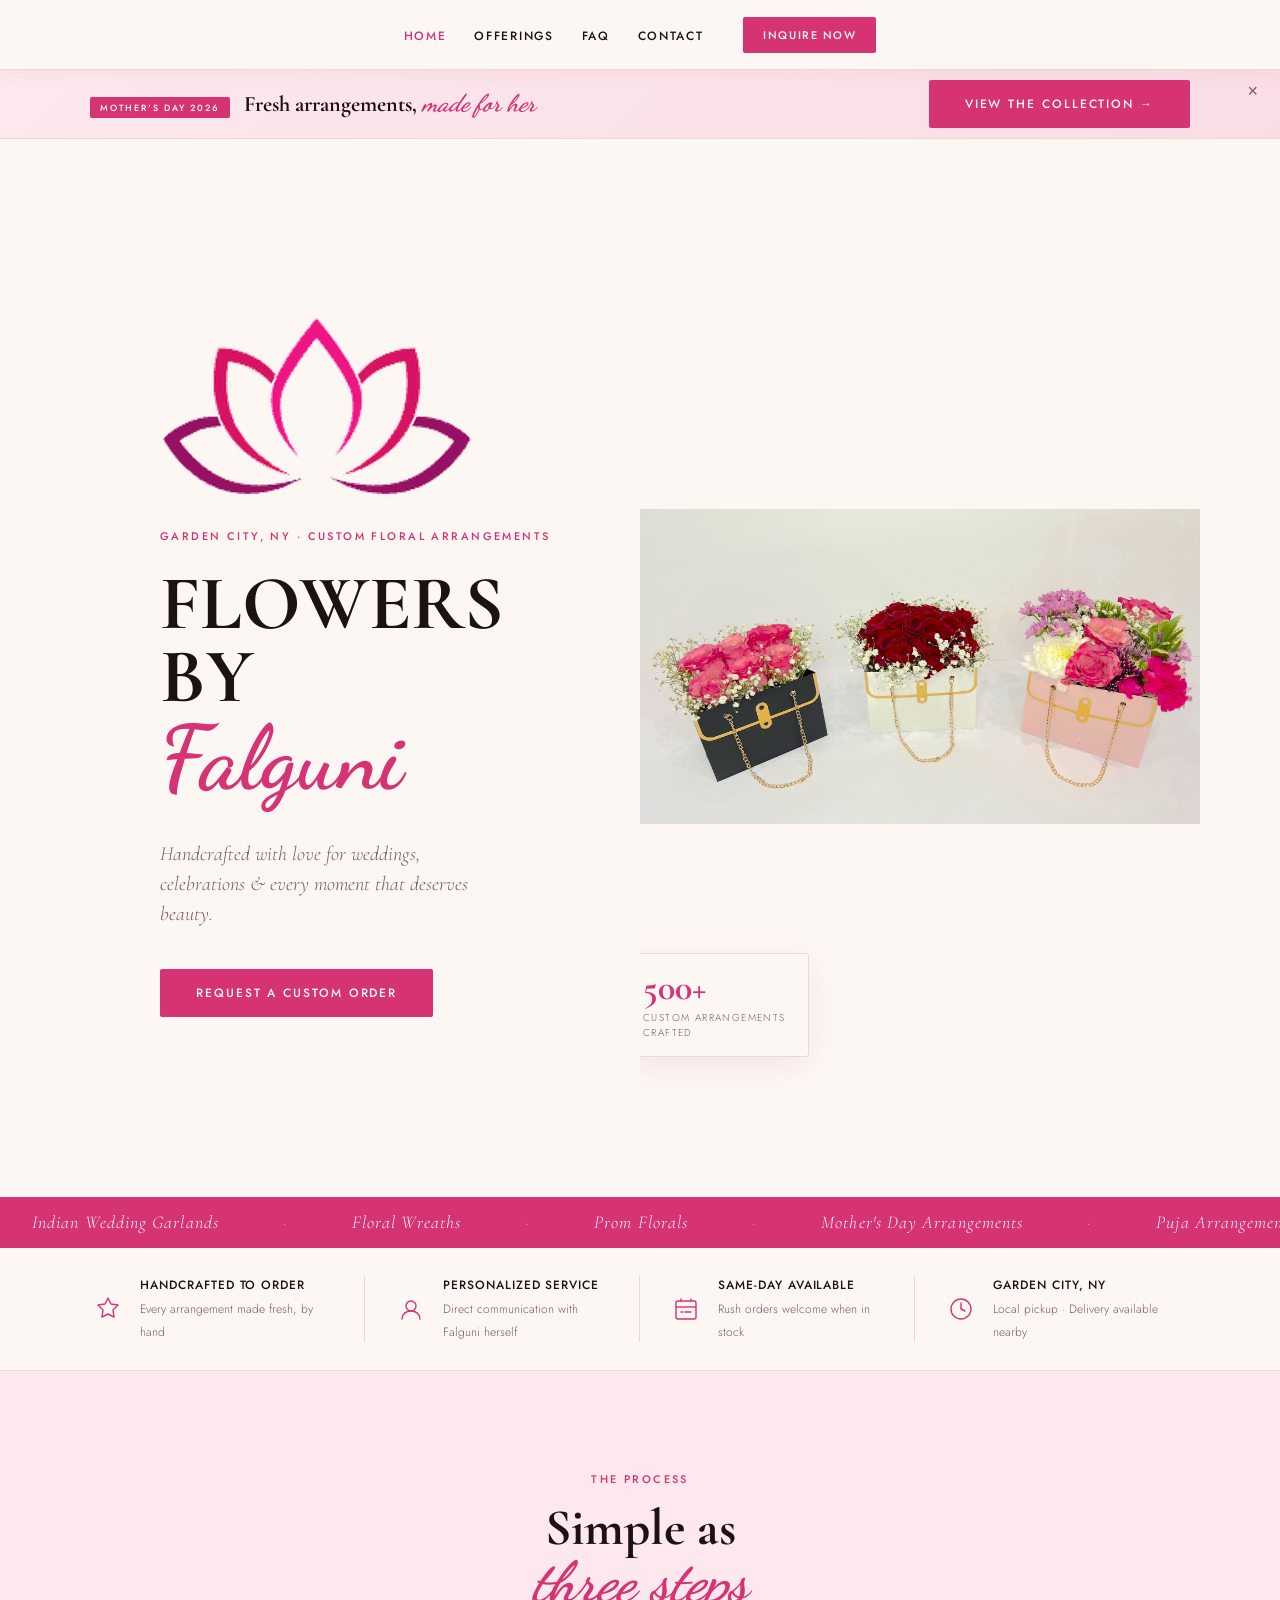
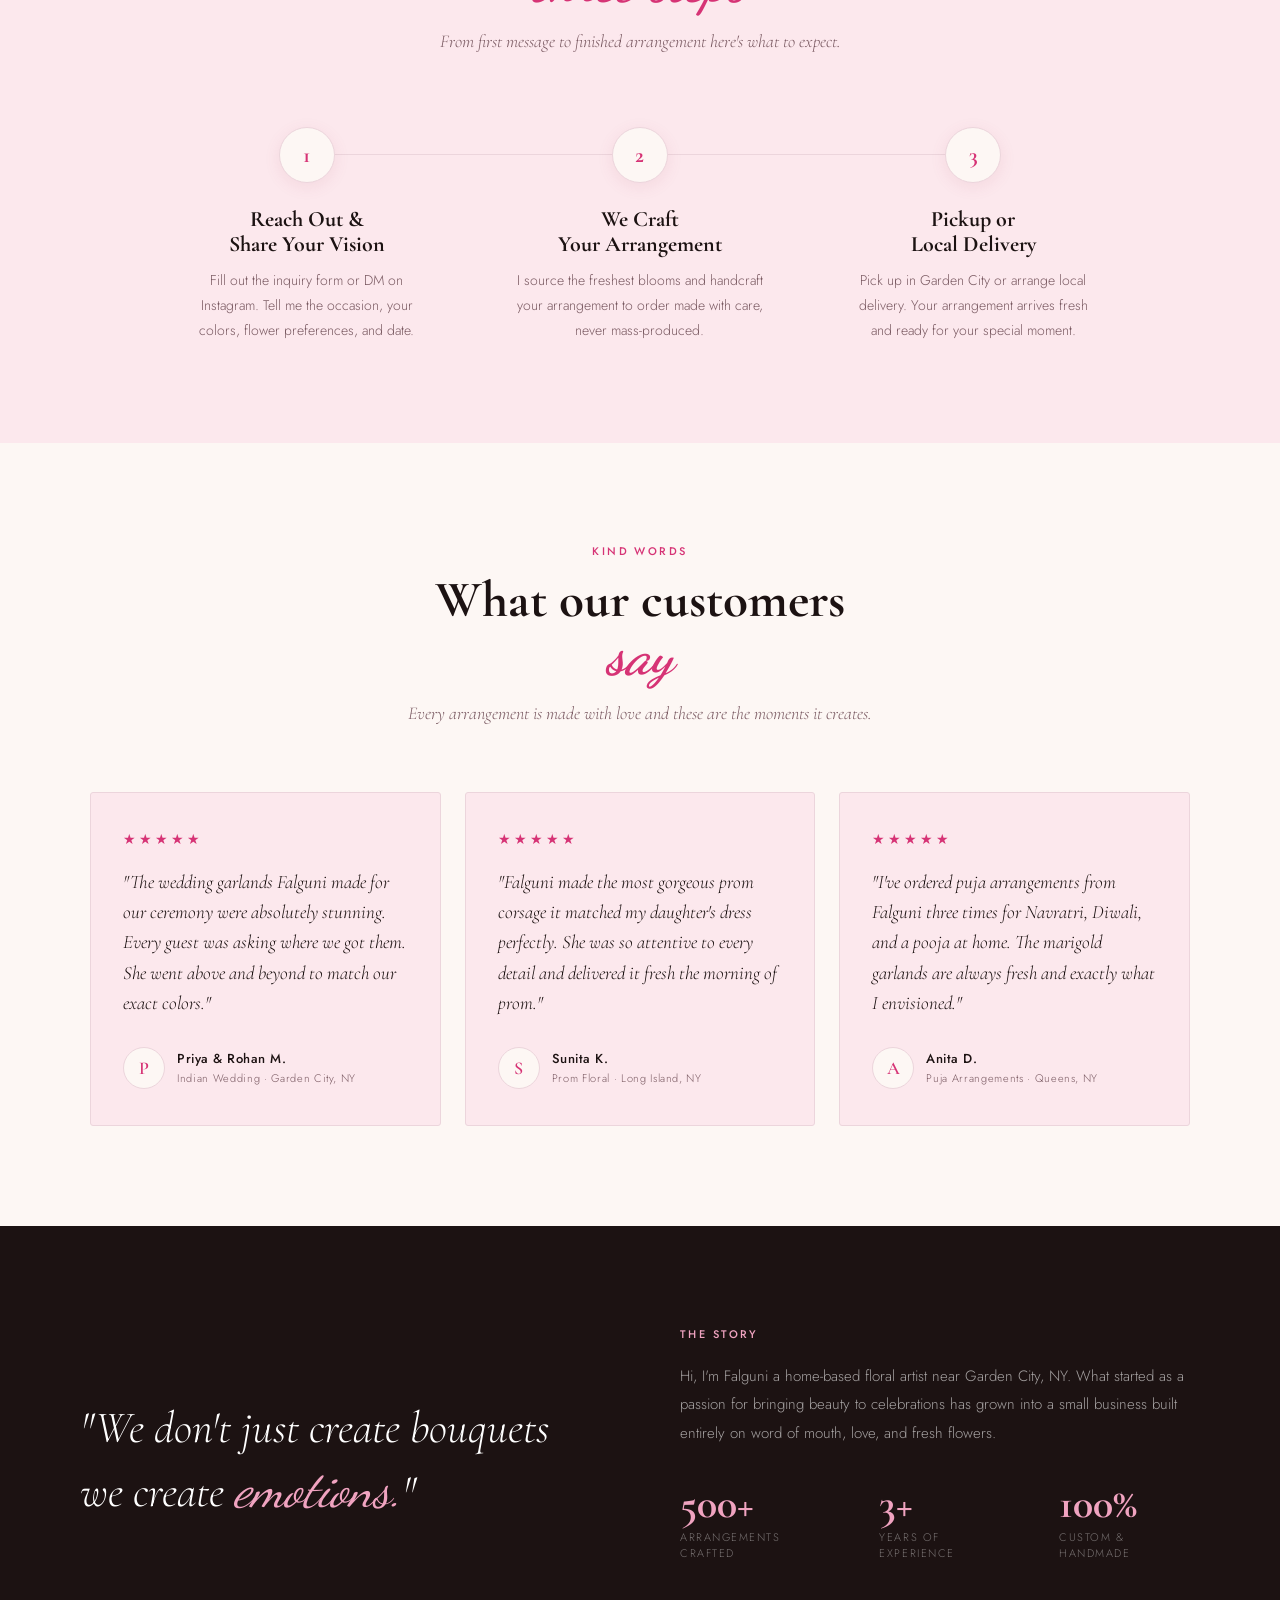
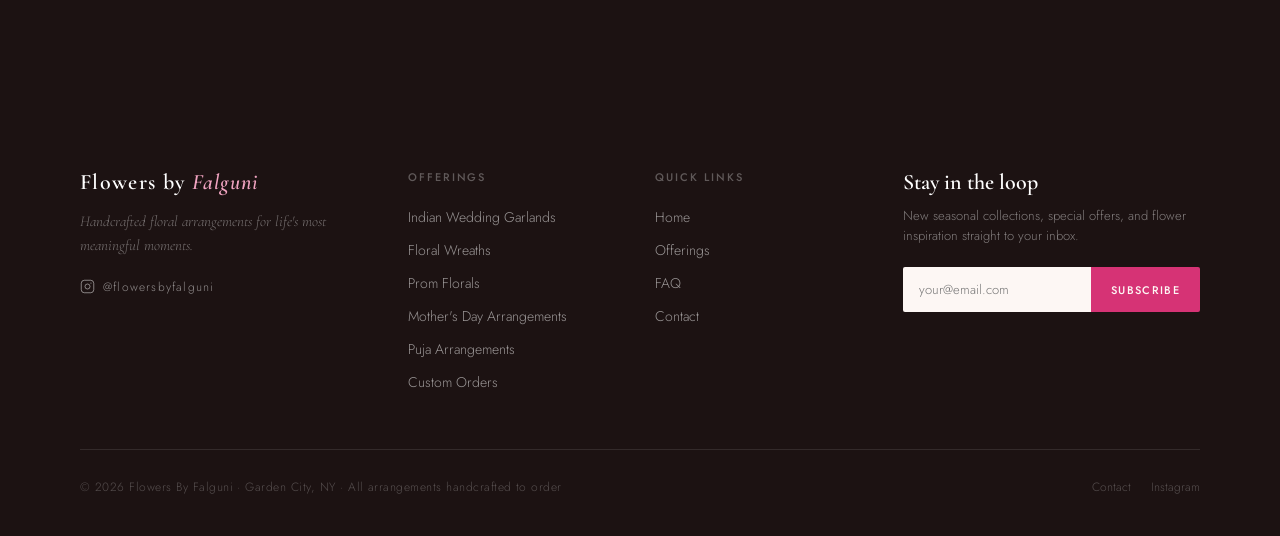
==== index.html @ c9aa7288 "initial commit" ====
<!DOCTYPE html>
<html lang="en">
<head>
<meta charset="UTF-8">
<meta name="viewport" content="width=device-width, initial-scale=1.0">
<title>Flowers By Falguni Custom Floral Arrangements · Garden City, NY</title>
<meta name="description" content="Handcrafted custom floral arrangements for weddings, prom, puja, and every occasion. Based in Garden City, NY.">
<link rel="preconnect" href="https://fonts.googleapis.com">
<link rel="preconnect" href="https://fonts.gstatic.com" crossorigin>
<link href="https://fonts.googleapis.com/css2?family=Cormorant+Garamond:ital,wght@0,300;0,400;0,600;0,700;1,300;1,400;1,600&family=Dancing+Script:wght@600;700&family=Jost:wght@300;400;500&display=swap" rel="stylesheet">
<link rel="stylesheet" href="css/style.css">
<style>
  /* ── HERO ── */
  #hero {
    min-height: 100vh;
    display: grid; grid-template-columns: 1fr 1fr;
    margin-top: 70px;
  }
  .hero-left {
    display: flex; flex-direction: column; justify-content: center;
    padding: 80px 60px 80px 80px;
  }
  .hero-eyebrow {
    font-family: 'Jost', sans-serif; font-size: 11px; font-weight: 500;
    letter-spacing: 0.22em; text-transform: uppercase; color: var(--pink);
    margin-bottom: 24px;
  }
  .hero-title {
    font-family: 'Cormorant Garamond', serif;
    font-size: clamp(52px, 6vw, 84px); font-weight: 700; line-height: 0.95;
    color: var(--dark); margin-bottom: 8px;
  }
  .hero-title-script {
    font-family: 'Dancing Script', cursive;
    font-size: clamp(60px, 7vw, 96px); font-weight: 700; line-height: 1;
    color: var(--pink); display: block;
  }
  .hero-tagline {
    font-family: 'Cormorant Garamond', serif;
    font-size: 20px; font-weight: 300; font-style: italic;
    color: var(--mid); margin: 28px 0 40px; line-height: 1.5; max-width: 340px;
  }
  .hero-actions { display: flex; align-items: center; gap: 28px; }
  .hero-logo { width: 320px; height: auto; margin-bottom: 28px; display: block; }
  .hero-right { position: relative; background: var(--blush); overflow: hidden; }
  .hero-img {
    width: 100%; height: 100%; min-height: 500px;
    object-fit: contain; object-position: center; display: block;
    background: var(--cream);
  }
  .hero-badge {
    position: absolute; bottom: 40px; left: -20px;
    background: var(--cream); border: 1px solid var(--border);
    padding: 16px 22px; border-radius: 3px;
    box-shadow: 0 8px 32px rgba(180,80,110,0.1);
  }
  .hero-badge-num {
    font-family: 'Cormorant Garamond', serif;
    font-size: 36px; font-weight: 700; color: var(--pink); line-height: 1;
  }
  .hero-badge-text {
    font-family: 'Jost', sans-serif; font-size: 10px;
    letter-spacing: 0.14em; text-transform: uppercase; color: var(--mid); margin-top: 4px;
  }

  /* ── OCCASIONS ── */
  #occasions { background: var(--cream); }
  .occasions-header {
    display: flex; justify-content: space-between; align-items: flex-end;
    margin-bottom: 48px;
  }
  .occasions-grid {
    display: grid; grid-template-columns: repeat(3, 1fr); gap: 16px;
  }
  .occasion-card {
    position: relative; overflow: hidden; border-radius: 3px;
    text-decoration: none; display: block;
    aspect-ratio: 4/3;
  }
  .occasion-card:hover .occasion-bg { transform: scale(1.04); }
  .occasion-card:hover .occasion-overlay { opacity: 0.85; }
  .occasion-bg {
    width: 100%; height: 100%;
    background: repeating-linear-gradient(-45deg, var(--blush) 0px, var(--blush) 14px, var(--blush2) 14px, var(--blush2) 16px);
    display: flex; align-items: center; justify-content: center;
    transition: transform 0.5s ease;
    font-family: 'Jost', sans-serif; font-size: 10px; letter-spacing: 0.12em;
    text-transform: uppercase; color: var(--pink-light);
  }
  .occasion-overlay {
    position: absolute; inset: 0;
    background: linear-gradient(to top, rgba(28,18,18,0.72) 0%, rgba(28,18,18,0.1) 60%);
    opacity: 0.75; transition: opacity 0.4s;
  }
  .occasion-info {
    position: absolute; bottom: 0; left: 0; right: 0; padding: 28px 24px;
  }
  .occasion-label {
    font-family: 'Jost', sans-serif; font-size: 10px; font-weight: 500;
    letter-spacing: 0.18em; text-transform: uppercase; color: var(--pink-light);
    margin-bottom: 6px; display: block;
  }
  .occasion-name {
    font-family: 'Cormorant Garamond', serif;
    font-size: 26px; font-weight: 700; color: #fff; line-height: 1.05;
  }
  .occasion-cta {
    font-family: 'Jost', sans-serif; font-size: 11px; font-weight: 500;
    letter-spacing: 0.12em; text-transform: uppercase; color: rgba(255,255,255,0.6);
    margin-top: 8px; display: block; transition: color 0.2s;
  }
  .occasion-card:hover .occasion-cta { color: #fff; }

  @media (max-width: 900px) {
    #hero { grid-template-columns: 1fr; min-height: auto; }
    .hero-left { padding: 60px 24px 40px; }
    .hero-right { min-height: 360px; }
    .hero-badge { bottom: 20px; left: 20px; }
    .seasonal-banner { padding: 10px 24px; }
    .seasonal-inner { flex-direction: column; gap: 10px; text-align: center; }
    .seasonal-actions { justify-content: center; }
    .occasions-header { flex-direction: column; align-items: flex-start; gap: 16px; }
    .occasions-grid { grid-template-columns: 1fr 1fr; }
  }
  @media (max-width: 560px) {
    .occasions-grid { grid-template-columns: 1fr; }
  }
</style>
</head>
<body>

<!-- MOTHER'S DAY BANNER -->
<div class="seasonal-banner" id="mdBanner">
  <div class="seasonal-inner">
    <div>
      <span class="seasonal-badge">Mother's Day 2026</span><span class="seasonal-title">Fresh arrangements, <em>made for her</em></span>
    </div>
    <div class="seasonal-actions">
      <a href="mothers-day.html" class="btn-primary">View the Collection →</a>
    </div>
  </div>
  <button class="banner-close" id="bannerClose" aria-label="Dismiss">×</button>
</div>
<script>if(localStorage.getItem('mdBannerDismissed')==='1'){document.getElementById('mdBanner').style.display='none';}</script>

<nav id="navbar">
  <ul class="nav-links">
    <li><a href="index.html"    aria-current="page">Home</a></li>
    <li><a href="services.html">Offerings</a></li>
    <li><a href="faq.html">FAQ</a></li>
    <li><a href="contact.html">Contact</a></li>
  </ul>
  <a href="contact.html" class="nav-cta">Inquire Now</a>
  <button class="hamburger" id="hamburger" aria-label="Menu">
    <span></span><span></span><span></span>
  </button>
</nav>

<div class="mobile-menu" id="mobileMenu">
  <a href="index.html"    class="mobile-link">Home</a>
  <a href="services.html" class="mobile-link">Offerings</a>
  <a href="faq.html"      class="mobile-link">FAQ</a>
  <a href="contact.html"  class="mobile-link">Contact</a>
</div>

<!-- HERO -->
<section id="hero">
  <div class="hero-left">
    <img src="logo.png" alt="Flowers By Falguni" class="hero-logo reveal">
    <div class="hero-eyebrow reveal">Garden City, NY · Custom Floral Arrangements</div>
    <h1 class="hero-title reveal" style="transition-delay:0.1s">
      FLOWERS<br>BY
      <span class="hero-title-script">Falguni</span>
    </h1>
    <p class="hero-tagline reveal" style="transition-delay:0.2s">
      Handcrafted with love for weddings, celebrations &amp; every moment that deserves beauty.
    </p>
    <div class="hero-actions reveal" style="transition-delay:0.3s">
      <a href="contact.html" class="btn-primary">Request a Custom Order</a>
    </div>
  </div>
  <div class="hero-right">
    <img src="3bags.JPEG" alt="Floral arrangements by Falguni" class="hero-img">
    <div class="hero-badge reveal" style="transition-delay:0.5s">
      <div class="hero-badge-num">500+</div>
      <div class="hero-badge-text">Custom arrangements<br>crafted</div>
    </div>
  </div>
</section>

<!-- MARQUEE -->
<div class="marquee-bar">
  <div class="marquee-track">
    <span class="marquee-item">Indian Wedding Garlands</span>
    <span class="marquee-item marquee-dot">·</span>
    <span class="marquee-item">Floral Wreaths</span>
    <span class="marquee-item marquee-dot">·</span>
    <span class="marquee-item">Prom Florals</span>
    <span class="marquee-item marquee-dot">·</span>
    <span class="marquee-item">Mother's Day Arrangements</span>
    <span class="marquee-item marquee-dot">·</span>
    <span class="marquee-item">Puja Arrangements</span>
    <span class="marquee-item marquee-dot">·</span>
    <span class="marquee-item">Custom Designs</span>
    <span class="marquee-item marquee-dot">·</span>
    <span class="marquee-item">Indian Wedding Garlands</span>
    <span class="marquee-item marquee-dot">·</span>
    <span class="marquee-item">Floral Wreaths</span>
    <span class="marquee-item marquee-dot">·</span>
    <span class="marquee-item">Prom Florals</span>
    <span class="marquee-item marquee-dot">·</span>
    <span class="marquee-item">Mother's Day Arrangements</span>
    <span class="marquee-item marquee-dot">·</span>
    <span class="marquee-item">Puja Arrangements</span>
    <span class="marquee-item marquee-dot">·</span>
    <span class="marquee-item">Custom Designs</span>
    <span class="marquee-item marquee-dot">·</span>
  </div>
</div>

<!-- TRUST BAR -->
<div class="trust-bar">
  <div class="trust-grid">
    <div class="trust-item">
      <div class="trust-icon">
        <svg width="28" height="28" viewBox="0 0 28 28" fill="none">
          <path d="M14 3L17 9L24 10L19 15L20 22L14 19L8 22L9 15L4 10L11 9Z" stroke="#d63375" stroke-width="1.4" fill="none" stroke-linejoin="round"/>
        </svg>
      </div>
      <div>
        <span class="trust-title">Handcrafted to Order</span>
        <span class="trust-desc">Every arrangement made fresh, by hand</span>
      </div>
    </div>
    <div class="trust-item">
      <div class="trust-icon">
        <svg width="28" height="28" viewBox="0 0 28 28" fill="none">
          <circle cx="14" cy="11" r="5" stroke="#d63375" stroke-width="1.4" fill="none"/>
          <path d="M5 24c0-5 4-8 9-8s9 3 9 8" stroke="#d63375" stroke-width="1.4" fill="none" stroke-linecap="round"/>
        </svg>
      </div>
      <div>
        <span class="trust-title">Personalized Service</span>
        <span class="trust-desc">Direct communication with Falguni herself</span>
      </div>
    </div>
    <div class="trust-item">
      <div class="trust-icon">
        <svg width="28" height="28" viewBox="0 0 28 28" fill="none">
          <rect x="4" y="6" width="20" height="18" rx="2" stroke="#d63375" stroke-width="1.4" fill="none"/>
          <path d="M9 6V4M19 6V4" stroke="#d63375" stroke-width="1.4" stroke-linecap="round"/>
          <path d="M4 12h20" stroke="#d63375" stroke-width="1.4"/>
          <path d="M9 17h2M13 17h6" stroke="#d63375" stroke-width="1.4" stroke-linecap="round"/>
        </svg>
      </div>
      <div>
        <span class="trust-title">Same-Day Available</span>
        <span class="trust-desc">Rush orders welcome when in stock</span>
      </div>
    </div>
    <div class="trust-item">
      <div class="trust-icon">
        <svg width="28" height="28" viewBox="0 0 28 28" fill="none">
          <circle cx="14" cy="14" r="10" stroke="#d63375" stroke-width="1.4" fill="none"/>
          <path d="M14 8v6l4 2" stroke="#d63375" stroke-width="1.4" stroke-linecap="round"/>
        </svg>
      </div>
      <div>
        <span class="trust-title">Garden City, NY</span>
        <span class="trust-desc">Local pickup · Delivery available nearby</span>
      </div>
    </div>
  </div>
</div>

<!-- HOW IT WORKS -->
<section id="how-it-works">
  <div class="how-header reveal">
    <div class="section-label">The Process</div>
    <h2 class="section-title">Simple as<br><em>three steps</em></h2>
    <p class="section-sub">From first message to finished arrangement here's what to expect.</p>
  </div>
  <div class="how-grid">
    <div class="how-step reveal" style="transition-delay:0.05s">
      <div class="how-step-num">1</div>
      <div class="how-step-title">Reach Out &amp;<br>Share Your Vision</div>
      <p class="how-step-desc">Fill out the inquiry form or DM on Instagram. Tell me the occasion, your colors, flower preferences, and date.</p>
    </div>
    <div class="how-step reveal" style="transition-delay:0.15s">
      <div class="how-step-num">2</div>
      <div class="how-step-title">We Craft<br>Your Arrangement</div>
      <p class="how-step-desc">I source the freshest blooms and handcraft your arrangement to order made with care, never mass-produced.</p>
    </div>
    <div class="how-step reveal" style="transition-delay:0.25s">
      <div class="how-step-num">3</div>
      <div class="how-step-title">Pickup or<br>Local Delivery</div>
      <p class="how-step-desc">Pick up in Garden City or arrange local delivery. Your arrangement arrives fresh and ready for your special moment.</p>
    </div>
  </div>
</section>

<!-- TESTIMONIALS -->
<section id="testimonials">
  <div class="testimonials-header reveal">
    <div class="section-label">Kind Words</div>
    <h2 class="section-title">What our customers<br><em>say</em></h2>
    <p class="section-sub">Every arrangement is made with love and these are the moments it creates.</p>
  </div>
  <div class="testimonials-grid">
    <div class="testimonial-card reveal" style="transition-delay:0.05s">
      <div class="stars"><span class="star">★</span><span class="star">★</span><span class="star">★</span><span class="star">★</span><span class="star">★</span></div>
      <p class="testimonial-text">"The wedding garlands Falguni made for our ceremony were absolutely stunning. Every guest was asking where we got them. She went above and beyond to match our exact colors."</p>
      <div class="testimonial-author">
        <div class="testimonial-avatar">P</div>
        <div>
          <div class="testimonial-name">Priya &amp; Rohan M.</div>
          <div class="testimonial-occasion">Indian Wedding · Garden City, NY</div>
        </div>
      </div>
    </div>
    <div class="testimonial-card reveal" style="transition-delay:0.15s">
      <div class="stars"><span class="star">★</span><span class="star">★</span><span class="star">★</span><span class="star">★</span><span class="star">★</span></div>
      <p class="testimonial-text">"Falguni made the most gorgeous prom corsage it matched my daughter's dress perfectly. She was so attentive to every detail and delivered it fresh the morning of prom."</p>
      <div class="testimonial-author">
        <div class="testimonial-avatar">S</div>
        <div>
          <div class="testimonial-name">Sunita K.</div>
          <div class="testimonial-occasion">Prom Floral · Long Island, NY</div>
        </div>
      </div>
    </div>
    <div class="testimonial-card reveal" style="transition-delay:0.25s">
      <div class="stars"><span class="star">★</span><span class="star">★</span><span class="star">★</span><span class="star">★</span><span class="star">★</span></div>
      <p class="testimonial-text">"I've ordered puja arrangements from Falguni three times for Navratri, Diwali, and a pooja at home. The marigold garlands are always fresh and exactly what I envisioned."</p>
      <div class="testimonial-author">
        <div class="testimonial-avatar">A</div>
        <div>
          <div class="testimonial-name">Anita D.</div>
          <div class="testimonial-occasion">Puja Arrangements · Queens, NY</div>
        </div>
      </div>
    </div>
  </div>
</section>

<!-- ABOUT TEASER -->
<section id="about-teaser">
  <div class="about-teaser-quote reveal">
    "We don't just create bouquets <br>we create <em>emotions.</em>"
  </div>
  <div class="about-teaser-content">
    <div class="section-label reveal">The Story</div>
    <p class="about-teaser-body reveal" style="transition-delay:0.1s">
      Hi, I'm Falguni a home-based floral artist near Garden City, NY. What started as a passion for bringing beauty to celebrations has grown into a small business built entirely on word of mouth, love, and fresh flowers.
    </p>
    <div class="about-teaser-stats reveal" style="transition-delay:0.15s">
      <div>
        <div class="about-stat-num">500+</div>
        <div class="about-stat-label">Arrangements crafted</div>
      </div>
      <div>
        <div class="about-stat-num">3+</div>
        <div class="about-stat-label">Years of experience</div>
      </div>
      <div>
        <div class="about-stat-num">100%</div>
        <div class="about-stat-label">Custom &amp; handmade</div>
      </div>
    </div>
  </div>
</section>

<!-- FOOTER -->
<footer>
  <div class="footer-top">
    <div>
      <span class="footer-logo">Flowers by <span>Falguni</span></span>
      <p class="footer-tagline">Handcrafted floral arrangements for life's most meaningful moments.</p>
      <a href="https://instagram.com/flowersbyfalguni" target="_blank" rel="noopener" class="footer-ig">
        <svg width="15" height="15" viewBox="0 0 24 24" fill="none" stroke="currentColor" stroke-width="1.5">
          <rect x="2" y="2" width="20" height="20" rx="5"/>
          <circle cx="12" cy="12" r="4"/>
          <circle cx="17.5" cy="6.5" r="1" fill="currentColor" stroke="none"/>
        </svg>
        @flowersbyfalguni
      </a>
    </div>
    <div>
      <div class="footer-col-title">Offerings</div>
      <ul class="footer-links-list">
        <li><a href="services.html">Indian Wedding Garlands</a></li>
        <li><a href="services.html">Floral Wreaths</a></li>
        <li><a href="services.html">Prom Florals</a></li>
        <li><a href="services.html">Mother's Day Arrangements</a></li>
        <li><a href="services.html">Puja Arrangements</a></li>
        <li><a href="services.html">Custom Orders</a></li>
      </ul>
    </div>
    <div>
      <div class="footer-col-title">Quick Links</div>
      <ul class="footer-links-list">
        <li><a href="index.html">Home</a></li>
        <li><a href="services.html">Offerings</a></li>
        <li><a href="faq.html">FAQ</a></li>
        <li><a href="contact.html">Contact</a></li>
      </ul>
    </div>
    <div>
      <div class="footer-newsletter-title">Stay in the loop</div>
      <p class="footer-newsletter-sub">New seasonal collections, special offers, and flower inspiration straight to your inbox.</p>
      <div class="newsletter-form">
        <input type="email" class="newsletter-input" placeholder="your@email.com" aria-label="Email address">
        <button class="newsletter-btn" type="button">Subscribe</button>
      </div>
    </div>
  </div>
  <div class="footer-bottom">
    <div class="footer-copy">© 2026 Flowers By Falguni · Garden City, NY · All arrangements handcrafted to order</div>
    <div class="footer-policy-links">
      <a href="contact.html">Contact</a>
      <a href="https://instagram.com/flowersbyfalguni" target="_blank" rel="noopener">Instagram</a>
    </div>
  </div>
</footer>

<script>
  const navbar = document.getElementById('navbar');
  window.addEventListener('scroll', () => navbar.classList.toggle('scrolled', window.scrollY > 30));

  const hamburger  = document.getElementById('hamburger');
  const mobileMenu = document.getElementById('mobileMenu');
  hamburger.addEventListener('click', () => mobileMenu.classList.toggle('open'));
  document.querySelectorAll('.mobile-link').forEach(l => l.addEventListener('click', () => mobileMenu.classList.remove('open')));

  const io = new IntersectionObserver((entries) => {
    entries.forEach(e => { if (e.isIntersecting) { e.target.classList.add('visible'); io.unobserve(e.target); } });
  }, { threshold: 0.12 });
  document.querySelectorAll('.reveal').forEach(el => io.observe(el));

  // Mother's Day banner
  (function(){
    var banner = document.getElementById('mdBanner');
    function applyBanner(show) {
      if (show) {
        banner.style.display = '';
        document.body.style.paddingTop = banner.offsetHeight + 'px';
      } else {
        banner.style.display = 'none';
        document.body.style.paddingTop = '0';
      }
    }
    if (localStorage.getItem('mdBannerDismissed') === '1') {
      applyBanner(false);
    } else {
      applyBanner(true);
    }
    document.getElementById('bannerClose').addEventListener('click', function(){
      localStorage.setItem('mdBannerDismissed', '1');
      applyBanner(false);
    });
  })();
</script>
</body>
</html>
---- css/style.css ----
/* Flowers By Falguni — Shared Styles */

*, *::before, *::after { box-sizing: border-box; margin: 0; padding: 0; }

:root {
  --cream:      #fdf7f4;
  --blush:      #fce8ed;
  --blush2:     #f9dde5;
  --pink:       #d63375;
  --pink-light: #f0a3c0;
  --dark:       #1c1212;
  --mid:        #7a5a62;
  --border:     #ecd5dc;
}

html { scroll-behavior: smooth; }

body {
  font-family: 'Jost', sans-serif;
  background: var(--cream);
  color: var(--dark);
  font-weight: 300;
  overflow-x: hidden;
}

/* ── ANNOUNCEMENT BANNER ── */
.seasonal-banner {
  position: fixed; top: 70px; left: 0; right: 0; z-index: 99;
  background: linear-gradient(135deg, var(--blush) 0%, var(--blush2) 100%);
  border-bottom: 1px solid var(--border);
  padding: 10px 48px;
}
.seasonal-inner {
  max-width: 1100px; margin: 0 auto;
  display: flex; align-items: center; justify-content: space-between; gap: 24px;
}
.seasonal-badge {
  font-family: 'Jost', sans-serif; font-size: 9px; font-weight: 500;
  letter-spacing: 0.2em; text-transform: uppercase;
  color: var(--cream); background: var(--pink);
  padding: 4px 10px; border-radius: 2px; display: inline-block; margin-right: 14px;
}
.seasonal-title {
  font-family: 'Cormorant Garamond', serif;
  font-size: clamp(16px, 1.8vw, 22px); font-weight: 700; line-height: 1.1; color: var(--dark);
  display: inline;
}
.seasonal-title em { font-style: italic; color: var(--pink); font-family: 'Dancing Script', cursive; font-size: 1.1em; }
.seasonal-actions { display: flex; gap: 12px; flex-shrink: 0; }
.banner-close {
  position: absolute; top: 8px; right: 16px;
  background: none; border: none; cursor: pointer;
  color: var(--mid); font-size: 18px; line-height: 1;
  padding: 4px 6px; transition: color 0.2s; font-family: sans-serif;
}
.banner-close:hover { color: var(--pink); }

/* ── NAV ── */
nav {
  position: fixed; top: 0; left: 0; right: 0; z-index: 100;
  height: 70px;
  display: flex; align-items: center; justify-content: center; gap: 40px;
  padding: 0 48px;
  background: var(--cream);
  border-bottom: 1px solid var(--border);
  box-shadow: 0 2px 16px rgba(180,80,110,0.07);
  transition: box-shadow 0.3s;
}
nav.scrolled { box-shadow: 0 4px 24px rgba(180,80,110,0.12); }

.nav-logo {
  display: flex; align-items: center;
  text-decoration: none; flex-shrink: 0;
}
.nav-logo img {
  height: 70px; width: auto;
  object-fit: contain; display: block; flex-shrink: 0;
}
.nav-logo img.hidden { display: none; }

.nav-links { display: flex; gap: 28px; list-style: none; flex-shrink: 0; }
.nav-links a {
  font-family: 'Jost', sans-serif; font-weight: 500; font-size: 12px;
  letter-spacing: 0.14em; text-transform: uppercase;
  color: var(--dark); text-decoration: none;
  transition: color 0.2s; white-space: nowrap;
}
.nav-links a:hover,
.nav-links a[aria-current="page"] { color: var(--pink); }

.nav-cta {
  font-family: 'Jost', sans-serif; font-size: 11px; font-weight: 500;
  letter-spacing: 0.14em; text-transform: uppercase;
  color: var(--cream); background: var(--pink);
  padding: 10px 20px; border-radius: 2px;
  text-decoration: none; transition: opacity 0.2s;
  white-space: nowrap; flex-shrink: 0;
}
.nav-cta:hover { opacity: 0.85; }

.hamburger {
  display: none; flex-direction: column; gap: 5px;
  cursor: pointer; background: none; border: none; padding: 4px;
}
.hamburger span { display: block; width: 24px; height: 1.5px; background: var(--dark); transition: all 0.3s; }

/* ── MOBILE MENU ── */
.mobile-menu {
  display: none;
  position: fixed; inset: 0; z-index: 99;
  background: var(--cream);
  flex-direction: column; align-items: center; justify-content: center;
  gap: 32px; opacity: 0; pointer-events: none; transition: opacity 0.3s;
}
.mobile-menu.open { opacity: 1; pointer-events: all; }
.mobile-menu a {
  font-family: 'Cormorant Garamond', serif;
  font-size: 36px; font-weight: 600; color: var(--dark);
  text-decoration: none; transition: color 0.2s;
}
.mobile-menu a:hover { color: var(--pink); }

/* ── MARQUEE ── */
.marquee-bar {
  background: var(--pink); overflow: hidden; padding: 14px 0; white-space: nowrap;
}
.marquee-track { display: inline-flex; animation: marquee 22s linear infinite; }
.marquee-item {
  font-family: 'Cormorant Garamond', serif;
  font-size: 18px; font-weight: 300; font-style: italic;
  color: var(--cream); letter-spacing: 0.06em; padding: 0 32px;
}
.marquee-dot { color: rgba(255,255,255,0.4); }
@keyframes marquee {
  from { transform: translateX(0); }
  to   { transform: translateX(-50%); }
}

/* ── TRUST BAR ── */
.trust-bar {
  background: var(--cream);
  border-bottom: 1px solid var(--border);
  padding: 28px 80px;
}
.trust-grid {
  display: grid; grid-template-columns: repeat(4, 1fr);
  max-width: 1100px; margin: 0 auto;
}
.trust-item {
  display: flex; align-items: center; gap: 14px;
  padding: 0 28px; border-right: 1px solid var(--border);
}
.trust-item:first-child { padding-left: 0; }
.trust-item:last-child  { border-right: none; }
.trust-icon {
  flex-shrink: 0; width: 36px; height: 36px;
  display: flex; align-items: center; justify-content: center;
}
.trust-title {
  font-family: 'Jost', sans-serif; font-size: 12px; font-weight: 500;
  letter-spacing: 0.08em; text-transform: uppercase; color: var(--dark);
  display: block; margin-bottom: 2px;
}
.trust-desc {
  font-family: 'Jost', sans-serif; font-size: 12px; font-weight: 300;
  color: var(--mid); line-height: 1.4;
}

/* ── SHARED SECTION BASE ── */
section { padding: 100px 80px; }

.section-label {
  font-family: 'Jost', sans-serif; font-size: 11px; font-weight: 500;
  letter-spacing: 0.22em; text-transform: uppercase; color: var(--pink);
  margin-bottom: 16px;
}
.section-title {
  font-family: 'Cormorant Garamond', serif;
  font-size: clamp(36px, 4vw, 58px); font-weight: 700;
  line-height: 1; color: var(--dark);
}
.section-title em {
  font-style: italic; color: var(--pink);
  font-family: 'Dancing Script', cursive; font-size: 1.1em;
}
.section-sub {
  font-family: 'Cormorant Garamond', serif;
  font-size: 18px; font-weight: 300; font-style: italic;
  color: var(--mid); margin-top: 16px; max-width: 500px; line-height: 1.6;
}

/* ── PAGE HEADER (inner pages) ── */
.page-header {
  padding: 130px 80px 80px;
  background: var(--blush);
  border-bottom: 1px solid var(--border);
  text-align: center;
}
.page-header .section-sub { margin: 16px auto 0; text-align: center; }

/* ── BUTTONS ── */
.btn-primary {
  font-family: 'Jost', sans-serif; font-size: 12px; font-weight: 500;
  letter-spacing: 0.16em; text-transform: uppercase;
  color: var(--cream); background: var(--pink);
  padding: 15px 36px; border-radius: 2px;
  text-decoration: none; transition: opacity 0.2s; display: inline-block;
}
.btn-primary:hover { opacity: 0.85; }

.btn-secondary {
  font-family: 'Jost', sans-serif; font-size: 12px; font-weight: 400;
  letter-spacing: 0.14em; text-transform: uppercase; color: var(--mid);
  text-decoration: none; display: inline-flex; align-items: center; gap: 10px;
  transition: color 0.2s;
}
.btn-secondary:hover { color: var(--pink); }
.btn-secondary::after { content: '→'; font-size: 16px; }

.btn-ghost {
  font-family: 'Jost', sans-serif; font-size: 12px; font-weight: 500;
  letter-spacing: 0.14em; text-transform: uppercase; color: var(--pink);
  border: 1px solid var(--pink); padding: 13px 30px; border-radius: 2px;
  text-decoration: none; transition: all 0.2s; display: inline-block;
}
.btn-ghost:hover { background: var(--pink); color: var(--cream); }

/* ── HOW IT WORKS ── */
#how-it-works { background: var(--blush); }
.how-header { text-align: center; margin-bottom: 72px; }
.how-header .section-sub { margin: 16px auto 0; text-align: center; }
.how-grid {
  display: grid; grid-template-columns: repeat(3, 1fr);
  max-width: 1000px; margin: 0 auto; position: relative;
}
.how-grid::before {
  content: '';
  position: absolute; top: 27px; left: calc(16.66% + 16px); right: calc(16.66% + 16px);
  height: 1px; background: var(--border); pointer-events: none;
}
.how-step {
  display: flex; flex-direction: column; align-items: center;
  text-align: center; padding: 0 40px; position: relative;
}
.how-step-num {
  width: 56px; height: 56px; border-radius: 50%;
  background: var(--cream); border: 1px solid var(--border);
  display: flex; align-items: center; justify-content: center;
  font-family: 'Cormorant Garamond', serif;
  font-size: 22px; font-weight: 700; color: var(--pink);
  margin-bottom: 24px; position: relative; z-index: 1;
  box-shadow: 0 4px 16px rgba(180,80,110,0.1);
}
.how-step-title {
  font-family: 'Cormorant Garamond', serif;
  font-size: 22px; font-weight: 700; color: var(--dark);
  margin-bottom: 12px; line-height: 1.1;
}
.how-step-desc {
  font-family: 'Jost', sans-serif; font-size: 14px; font-weight: 300;
  color: var(--mid); line-height: 1.8;
}

/* ── TESTIMONIALS ── */
#testimonials { background: var(--cream); }
.testimonials-header { text-align: center; margin-bottom: 64px; }
.testimonials-header .section-sub { margin: 16px auto 0; text-align: center; }
.testimonials-grid {
  display: grid; grid-template-columns: repeat(3, 1fr); gap: 24px;
  max-width: 1100px; margin: 0 auto;
}
.testimonial-card {
  background: var(--blush); border: 1px solid var(--border);
  border-radius: 3px; padding: 36px 32px;
}
.stars { display: flex; gap: 3px; margin-bottom: 18px; }
.star  { color: var(--pink); font-size: 14px; }
.testimonial-text {
  font-family: 'Cormorant Garamond', serif;
  font-size: 19px; font-weight: 300; font-style: italic;
  color: var(--dark); line-height: 1.6; margin-bottom: 28px;
}
.testimonial-author { display: flex; align-items: center; gap: 12px; }
.testimonial-avatar {
  width: 42px; height: 42px; border-radius: 50%;
  background: var(--cream); border: 1px solid var(--border);
  display: flex; align-items: center; justify-content: center;
  font-family: 'Cormorant Garamond', serif;
  font-size: 18px; font-weight: 600; color: var(--pink); flex-shrink: 0;
}
.testimonial-name {
  font-family: 'Jost', sans-serif; font-size: 13px; font-weight: 500;
  color: var(--dark); letter-spacing: 0.04em;
}
.testimonial-occasion {
  font-family: 'Jost', sans-serif; font-size: 11px; font-weight: 300;
  color: var(--mid); letter-spacing: 0.06em; margin-top: 2px;
}

/* ── ABOUT TEASER (home) ── */
#about-teaser {
  background: var(--dark);
  padding: 100px 80px;
  display: grid; grid-template-columns: 1fr 1fr; gap: 80px; align-items: center;
}
.about-teaser-quote {
  font-family: 'Cormorant Garamond', serif;
  font-size: clamp(28px, 3.5vw, 48px); font-weight: 300; font-style: italic;
  color: #fff; line-height: 1.3;
}
.about-teaser-quote em {
  color: var(--pink-light); font-style: italic;
  font-family: 'Dancing Script', cursive; font-size: 1.15em;
}
.about-teaser-content .section-label { color: var(--pink-light); }
.about-teaser-body {
  font-family: 'Jost', sans-serif; font-size: 15px; font-weight: 300;
  color: rgba(255,255,255,0.6); line-height: 1.9; margin: 20px 0 36px;
}
.about-teaser-stats { display: flex; gap: 40px; margin-bottom: 36px; }
.about-stat-num {
  font-family: 'Cormorant Garamond', serif;
  font-size: 42px; font-weight: 700; color: var(--pink-light); line-height: 1;
}
.about-stat-label {
  font-family: 'Jost', sans-serif; font-size: 11px;
  letter-spacing: 0.14em; text-transform: uppercase; color: rgba(255,255,255,0.4);
  margin-top: 4px;
}
.btn-light {
  font-family: 'Jost', sans-serif; font-size: 12px; font-weight: 500;
  letter-spacing: 0.14em; text-transform: uppercase;
  color: #fff; border: 1px solid rgba(255,255,255,0.25);
  padding: 13px 30px; border-radius: 2px;
  text-decoration: none; transition: all 0.2s; display: inline-block;
}
.btn-light:hover { border-color: var(--pink-light); color: var(--pink-light); }

/* ── FOOTER ── */
footer {
  background: var(--dark);
  color: rgba(255,255,255,0.55);
  padding: 72px 80px 40px;
}
.footer-top {
  display: grid; grid-template-columns: 1.4fr 1fr 1fr 1.4fr;
  gap: 48px; padding-bottom: 56px;
  border-bottom: 1px solid rgba(255,255,255,0.1);
}
.footer-logo {
  font-family: 'Cormorant Garamond', serif;
  font-size: 22px; font-weight: 600; color: #fff;
  letter-spacing: 0.06em; margin-bottom: 14px; display: block;
}
.footer-logo span { color: var(--pink-light); font-style: italic; }
.footer-tagline {
  font-family: 'Cormorant Garamond', serif;
  font-size: 15px; font-weight: 300; font-style: italic;
  color: rgba(255,255,255,0.4); line-height: 1.6; margin-bottom: 20px;
}
.footer-ig {
  display: inline-flex; align-items: center; gap: 8px;
  font-family: 'Jost', sans-serif; font-size: 12px; letter-spacing: 0.1em;
  color: rgba(255,255,255,0.5); text-decoration: none; transition: color 0.2s;
}
.footer-ig:hover { color: var(--pink-light); }
.footer-col-title {
  font-family: 'Jost', sans-serif; font-size: 11px; font-weight: 500;
  letter-spacing: 0.18em; text-transform: uppercase;
  color: rgba(255,255,255,0.3); margin-bottom: 20px;
}
.footer-links-list { list-style: none; display: flex; flex-direction: column; gap: 10px; }
.footer-links-list a {
  font-family: 'Jost', sans-serif; font-size: 14px; font-weight: 300;
  color: rgba(255,255,255,0.55); text-decoration: none; transition: color 0.2s;
}
.footer-links-list a:hover { color: #fff; }
.footer-newsletter-title {
  font-family: 'Cormorant Garamond', serif;
  font-size: 22px; font-weight: 600; color: #fff;
  line-height: 1.2; margin-bottom: 10px;
}
.footer-newsletter-sub {
  font-family: 'Jost', sans-serif; font-size: 13px; font-weight: 300;
  color: rgba(255,255,255,0.45); line-height: 1.6; margin-bottom: 20px;
}
.newsletter-form { display: flex; }
.newsletter-input {
  flex: 1; font-family: 'Jost', sans-serif; font-size: 13px; font-weight: 300;
  color: var(--dark); background: var(--cream);
  border: none; border-radius: 2px 0 0 2px;
  padding: 13px 16px; outline: none;
}
.newsletter-btn {
  font-family: 'Jost', sans-serif; font-size: 11px; font-weight: 500;
  letter-spacing: 0.12em; text-transform: uppercase;
  color: var(--cream); background: var(--pink);
  border: none; border-radius: 0 2px 2px 0;
  padding: 13px 20px; cursor: pointer; transition: opacity 0.2s; white-space: nowrap;
}
.newsletter-btn:hover { opacity: 0.85; }
.footer-bottom {
  padding-top: 28px;
  display: flex; justify-content: space-between; align-items: center;
  flex-wrap: wrap; gap: 12px;
}
.footer-copy {
  font-family: 'Jost', sans-serif; font-size: 12px; letter-spacing: 0.04em;
  color: rgba(255,255,255,0.25);
}
.footer-policy-links { display: flex; gap: 20px; }
.footer-policy-links a {
  font-family: 'Jost', sans-serif; font-size: 12px;
  color: rgba(255,255,255,0.25); text-decoration: none; transition: color 0.2s;
}
.footer-policy-links a:hover { color: rgba(255,255,255,0.7); }

/* ── LIGHTBOX ── */
.lightbox {
  position: fixed; inset: 0; z-index: 200;
  background: rgba(28,18,18,0.92);
  display: flex; align-items: center; justify-content: center;
  opacity: 0; pointer-events: none; transition: opacity 0.3s;
}
.lightbox.open { opacity: 1; pointer-events: all; }
.lightbox-content {
  background: var(--cream); padding: 60px 48px; max-width: 480px; width: 90%;
  text-align: center; position: relative; border-radius: 3px;
}
.lightbox-close {
  position: absolute; top: 20px; right: 24px;
  font-size: 24px; cursor: pointer; color: var(--mid);
  background: none; border: none; line-height: 1;
}
.lightbox-close:hover { color: var(--pink); }
.lightbox-title {
  font-family: 'Cormorant Garamond', serif;
  font-size: 32px; font-weight: 700; color: var(--dark); margin-bottom: 12px;
}
.lightbox-sub {
  font-family: 'Jost', sans-serif; font-size: 13px;
  color: var(--mid); margin-bottom: 28px; line-height: 1.6;
}
.lightbox-cta {
  display: inline-block; font-family: 'Jost', sans-serif;
  font-size: 12px; font-weight: 500; letter-spacing: 0.14em; text-transform: uppercase;
  color: var(--cream); background: var(--pink);
  padding: 13px 32px; border-radius: 2px; text-decoration: none;
}

/* ── SCROLL REVEAL ── */
.reveal { opacity: 0; transform: translateY(28px); transition: opacity 0.7s ease, transform 0.7s ease; }
.reveal.visible { opacity: 1; transform: none; }

/* ── SHARED NAV JS ── */
/* (injected via shared-nav.js) */

/* ── RESPONSIVE ── */
@media (max-width: 1100px) {
  .trust-grid { grid-template-columns: repeat(2, 1fr); gap: 24px; }
  .trust-item { border-right: none; padding: 0; }
  .footer-top { grid-template-columns: 1fr 1fr; }
  #about-teaser { grid-template-columns: 1fr; gap: 48px; }
}
@media (max-width: 900px) {
  .seasonal-banner { padding: 8px 20px; }
  .seasonal-inner { gap: 10px; }
  nav { padding: 16px 24px; }
  .nav-links, .nav-cta { display: none; }
  .hamburger { display: flex; }
  .mobile-menu { display: flex; }
  .trust-bar { padding: 24px; }
  section { padding: 70px 24px; }
  .page-header { padding: 110px 24px 60px; }
  .how-grid { grid-template-columns: 1fr; gap: 40px; }
  .how-grid::before { display: none; }
  .testimonials-grid { grid-template-columns: 1fr; gap: 16px; }
  footer { padding: 56px 24px 32px; }
  .footer-top { grid-template-columns: 1fr; gap: 40px; }
  .footer-bottom { flex-direction: column; align-items: flex-start; }
  #about-teaser { padding: 70px 24px; }
  .about-teaser-stats { flex-wrap: wrap; gap: 24px; }
}
@media (max-width: 560px) {
  .trust-grid { grid-template-columns: 1fr; }
}
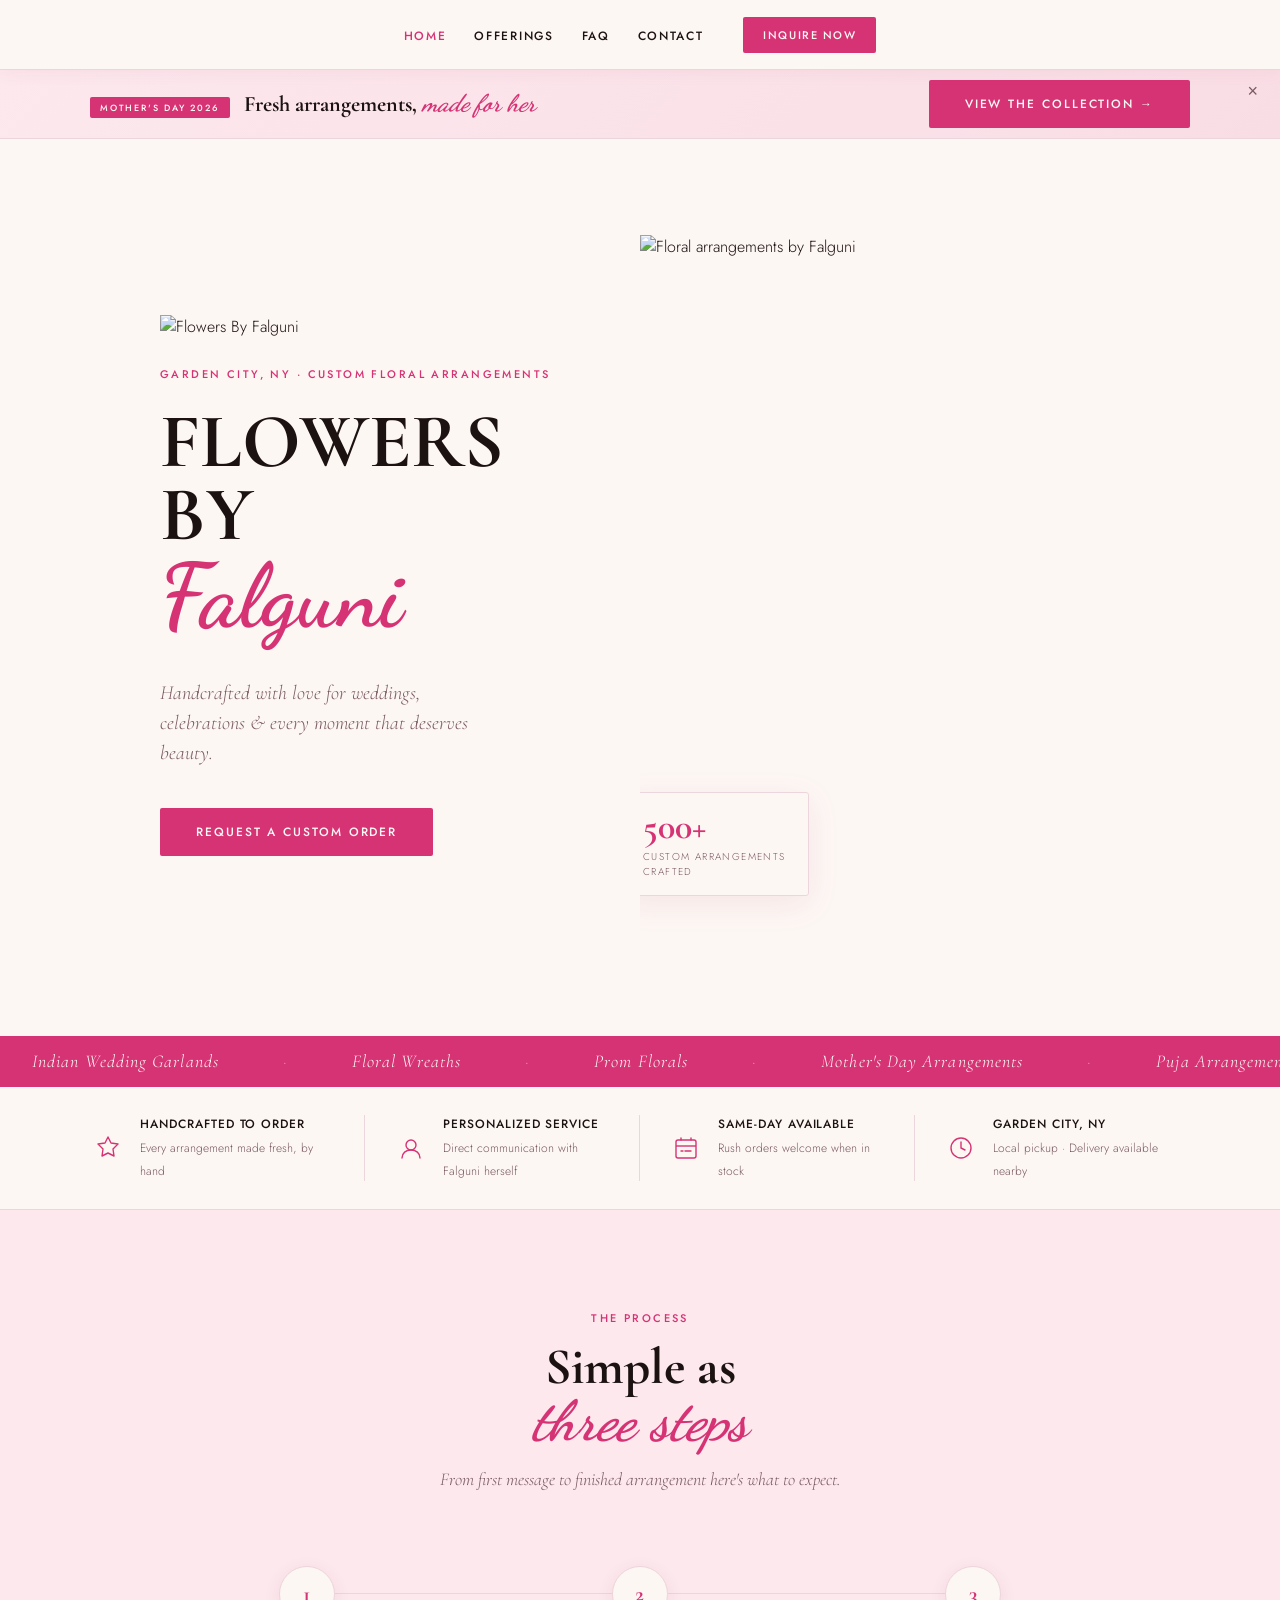
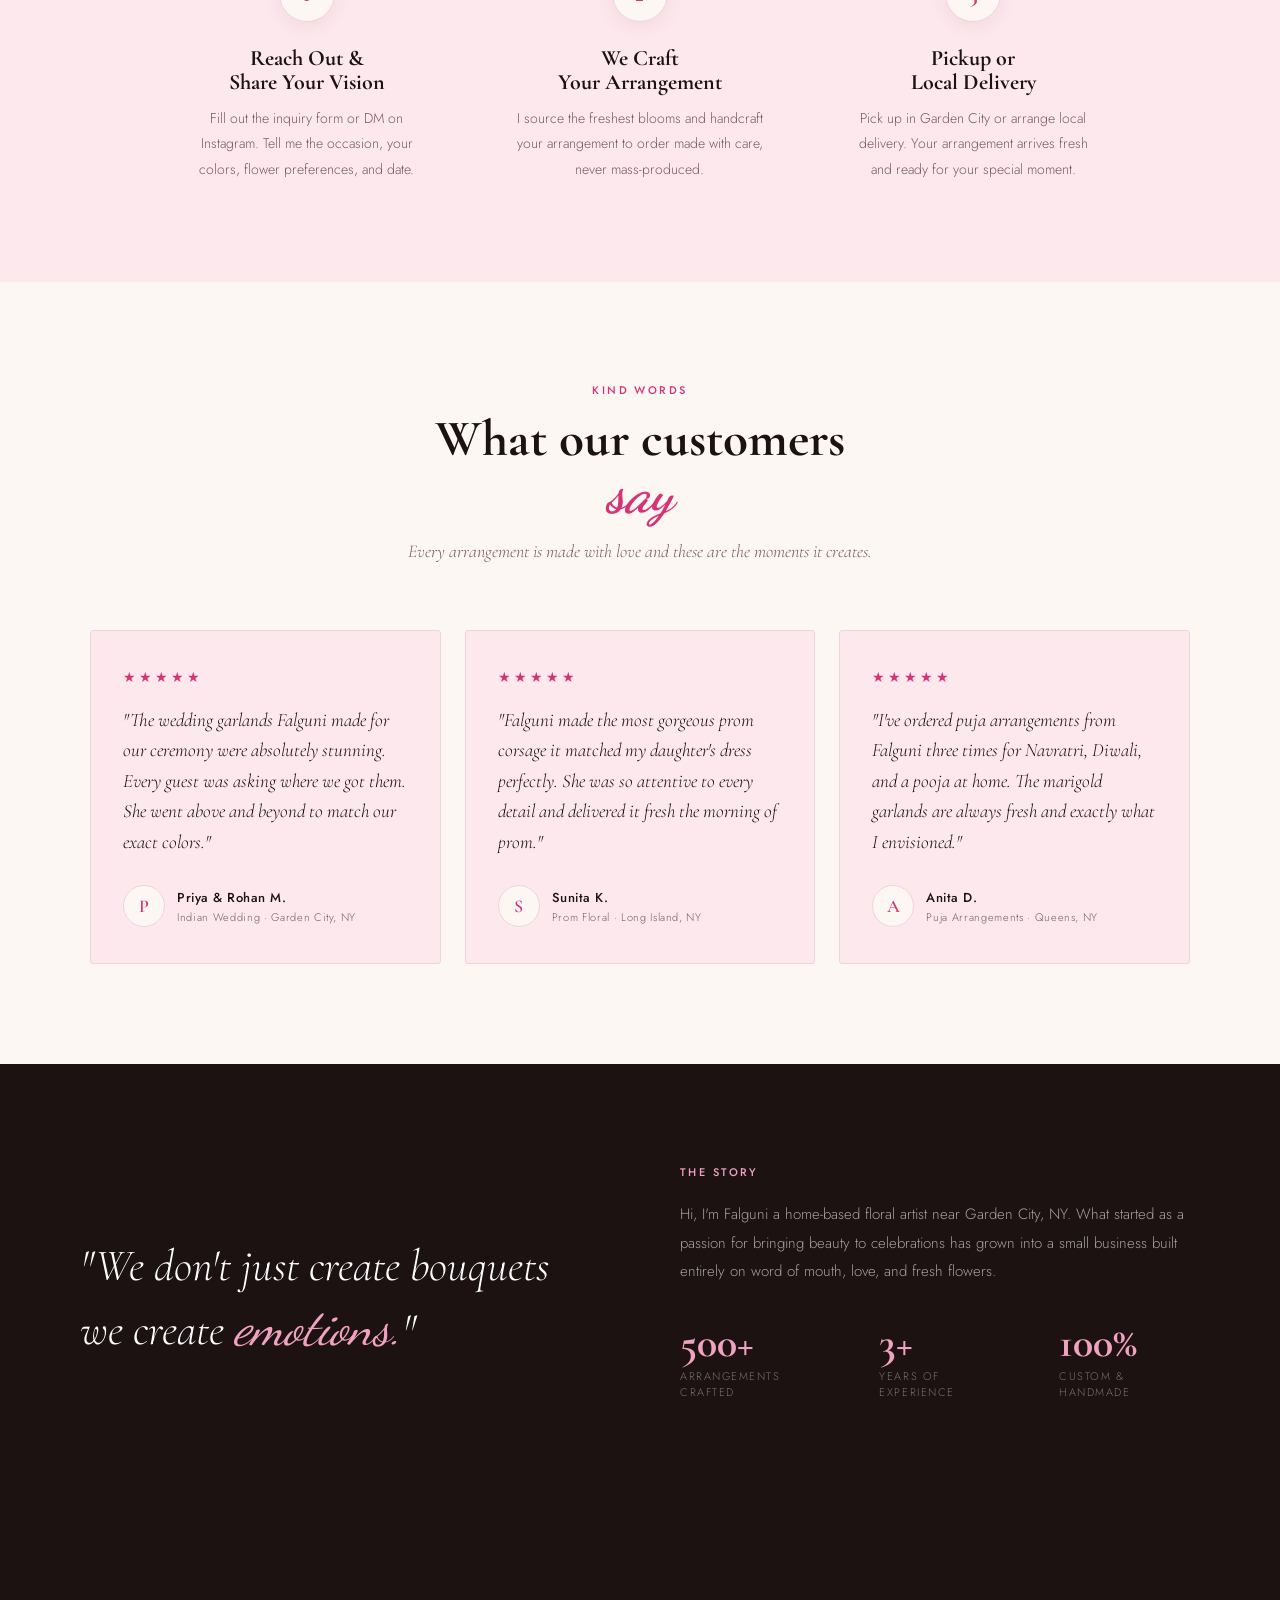
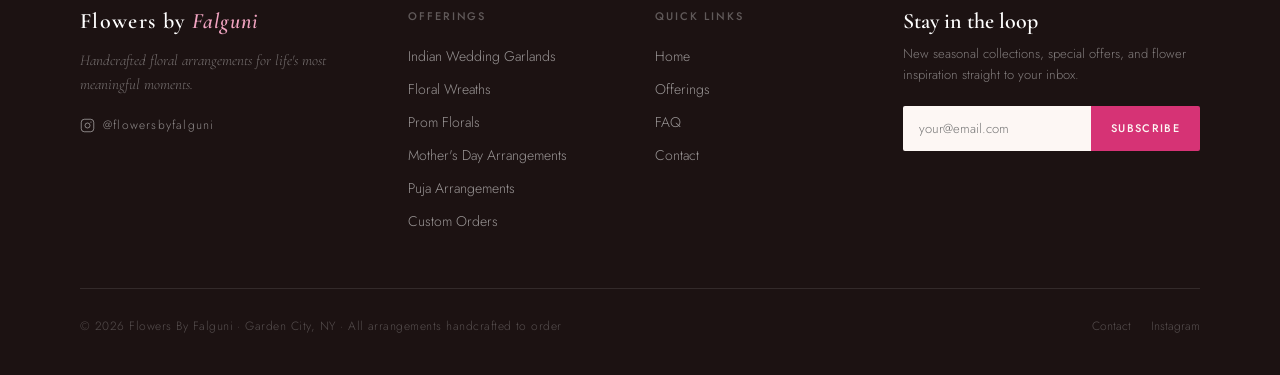
==== commit 558056b9: "switch to cloudinary hosted images Upload all local images to Cloudinary and replace every src/backg" ====
--- a/index.html
+++ b/index.html
@@ -166,7 +166,7 @@
 <!-- HERO -->
 <section id="hero">
   <div class="hero-left">
-    <img src="logo.png" alt="Flowers By Falguni" class="hero-logo reveal">
+    <img src="https://res.cloudinary.com/dvmg7p5ib/image/upload/v1777656203/flowers-website/logo.png" alt="Flowers By Falguni" class="hero-logo reveal">
     <div class="hero-eyebrow reveal">Garden City, NY · Custom Floral Arrangements</div>
     <h1 class="hero-title reveal" style="transition-delay:0.1s">
       FLOWERS<br>BY
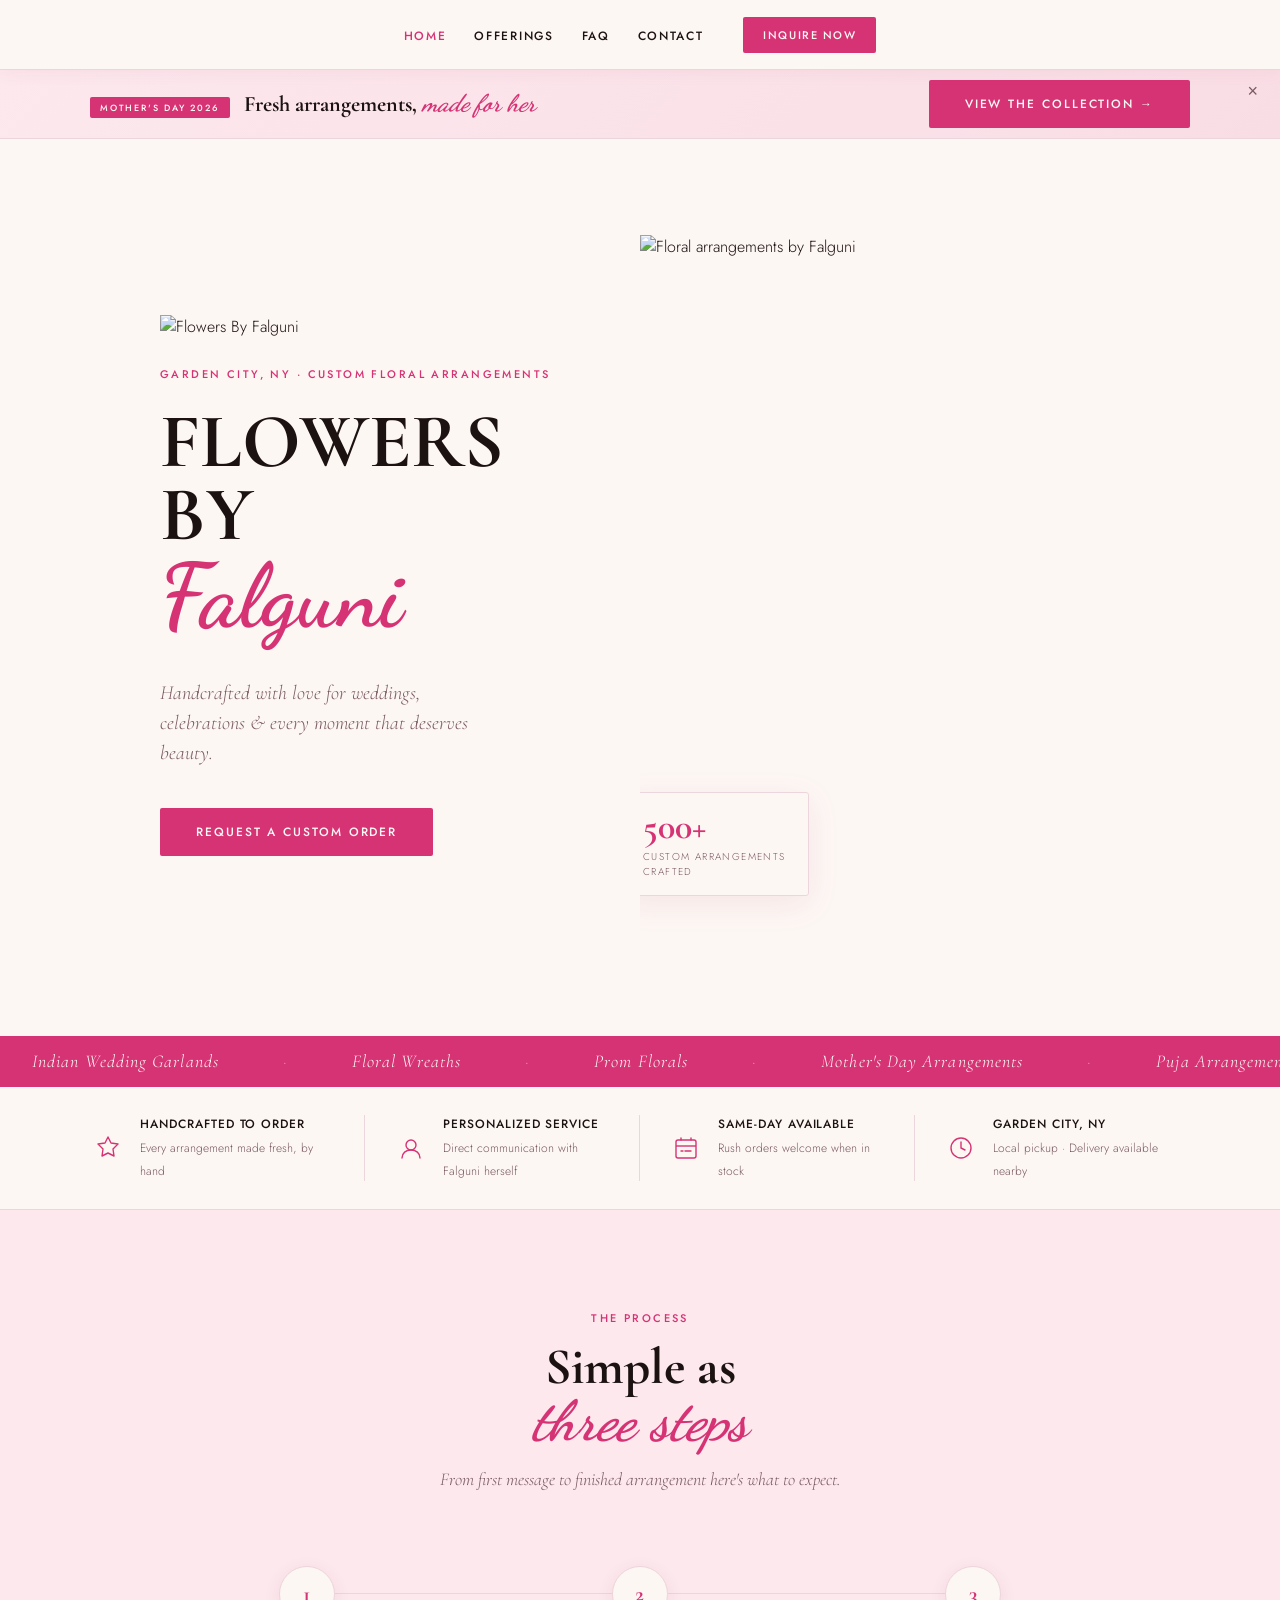
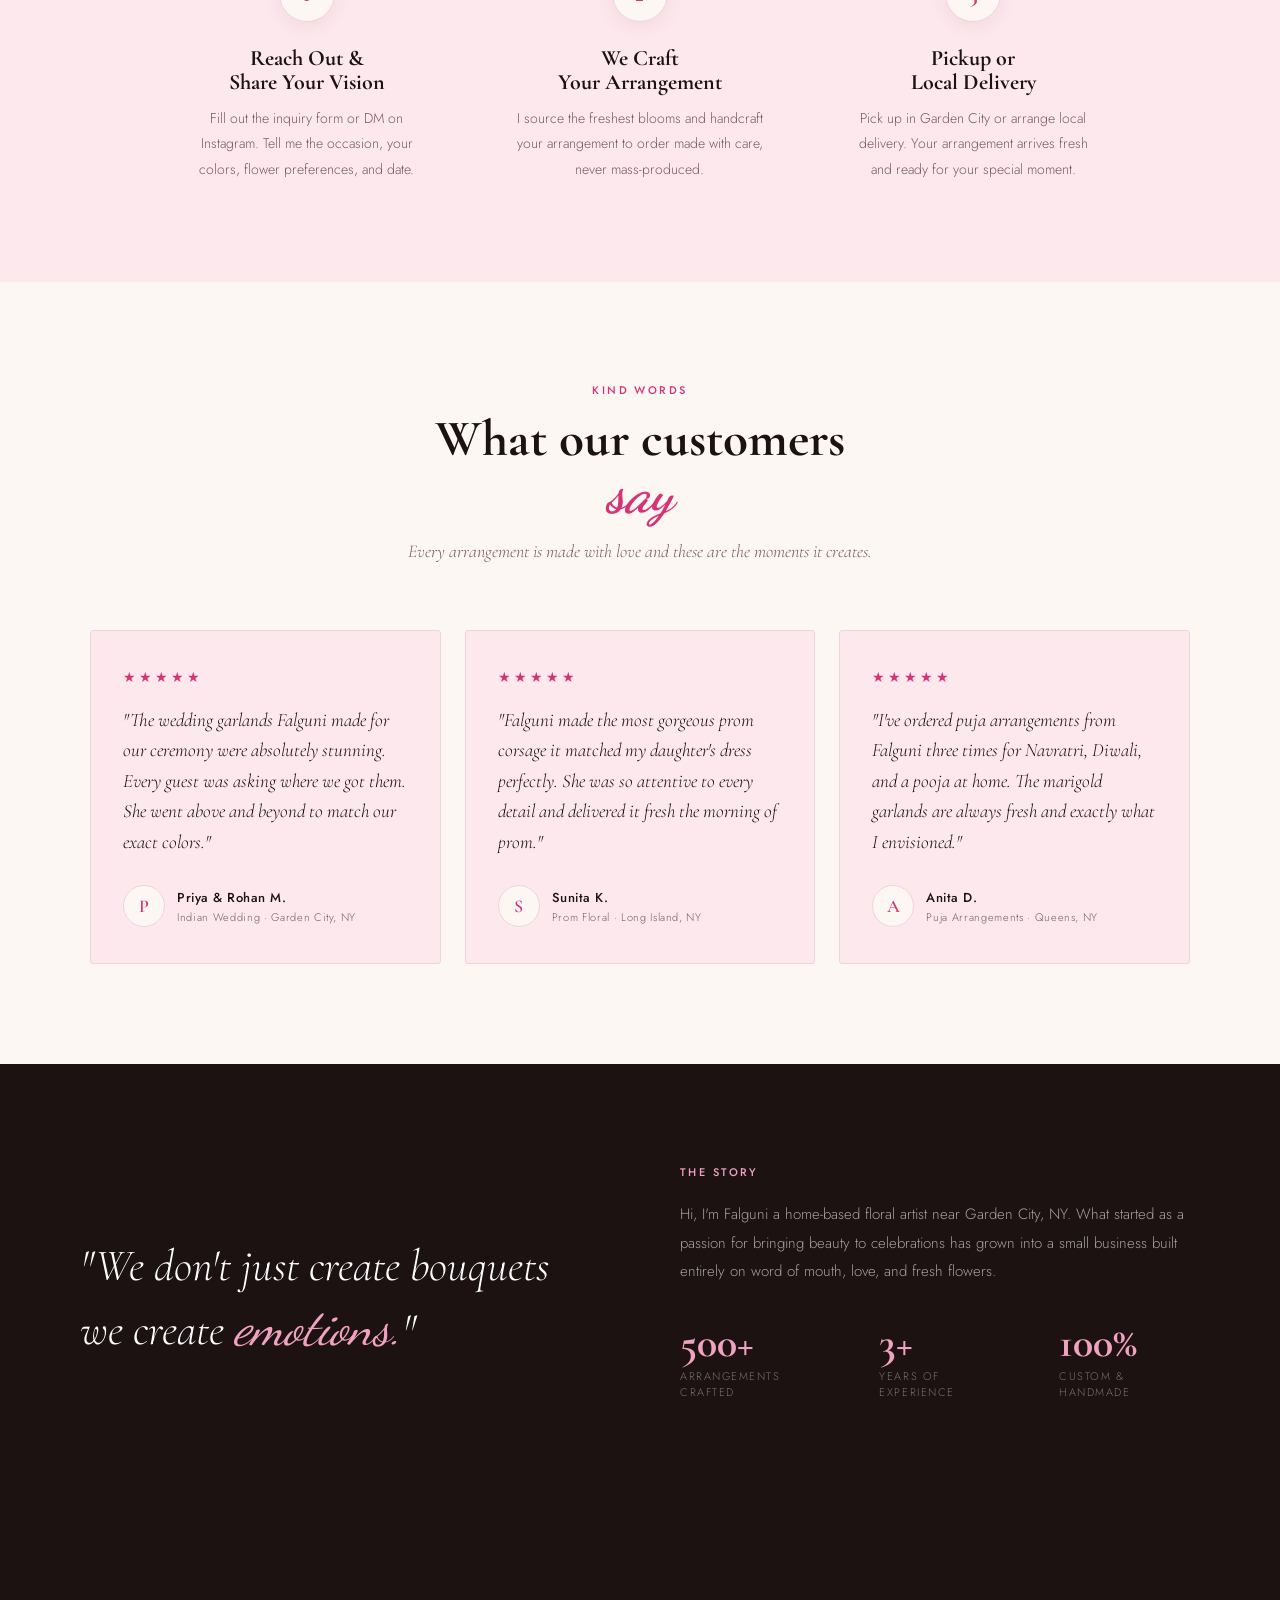
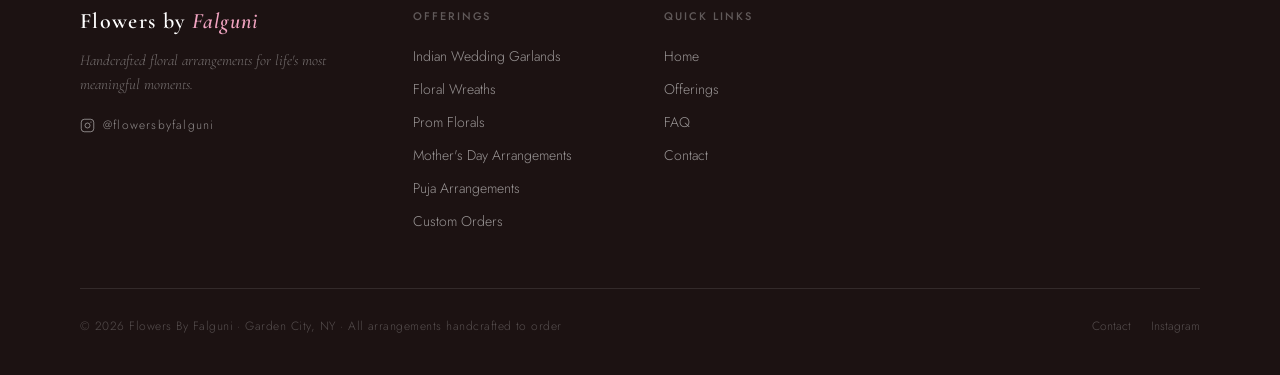
==== commit 5c82ccae: "removed subscription section" ====
--- a/index.html
+++ b/index.html
@@ -126,6 +126,7 @@
     .occasions-grid { grid-template-columns: 1fr; }
   }
 </style>
+<script defer src="/_vercel/insights/script.js"></script>
 </head>
 <body>
 
@@ -180,7 +181,7 @@
     </div>
   </div>
   <div class="hero-right">
-    <img src="3bags.JPEG" alt="Floral arrangements by Falguni" class="hero-img">
+    <img src="https://res.cloudinary.com/dvmg7p5ib/image/upload/v1777656249/flowers-website/3bags.jpg" alt="Floral arrangements by Falguni" class="hero-img">
     <div class="hero-badge reveal" style="transition-delay:0.5s">
       <div class="hero-badge-num">500+</div>
       <div class="hero-badge-text">Custom arrangements<br>crafted</div>
@@ -404,14 +405,6 @@
         <li><a href="faq.html">FAQ</a></li>
         <li><a href="contact.html">Contact</a></li>
       </ul>
-    </div>
-    <div>
-      <div class="footer-newsletter-title">Stay in the loop</div>
-      <p class="footer-newsletter-sub">New seasonal collections, special offers, and flower inspiration straight to your inbox.</p>
-      <div class="newsletter-form">
-        <input type="email" class="newsletter-input" placeholder="your@email.com" aria-label="Email address">
-        <button class="newsletter-btn" type="button">Subscribe</button>
-      </div>
     </div>
   </div>
   <div class="footer-bottom">
--- a/css/style.css
+++ b/css/style.css
@@ -375,30 +375,6 @@
   color: rgba(255,255,255,0.55); text-decoration: none; transition: color 0.2s;
 }
 .footer-links-list a:hover { color: #fff; }
-.footer-newsletter-title {
-  font-family: 'Cormorant Garamond', serif;
-  font-size: 22px; font-weight: 600; color: #fff;
-  line-height: 1.2; margin-bottom: 10px;
-}
-.footer-newsletter-sub {
-  font-family: 'Jost', sans-serif; font-size: 13px; font-weight: 300;
-  color: rgba(255,255,255,0.45); line-height: 1.6; margin-bottom: 20px;
-}
-.newsletter-form { display: flex; }
-.newsletter-input {
-  flex: 1; font-family: 'Jost', sans-serif; font-size: 13px; font-weight: 300;
-  color: var(--dark); background: var(--cream);
-  border: none; border-radius: 2px 0 0 2px;
-  padding: 13px 16px; outline: none;
-}
-.newsletter-btn {
-  font-family: 'Jost', sans-serif; font-size: 11px; font-weight: 500;
-  letter-spacing: 0.12em; text-transform: uppercase;
-  color: var(--cream); background: var(--pink);
-  border: none; border-radius: 0 2px 2px 0;
-  padding: 13px 20px; cursor: pointer; transition: opacity 0.2s; white-space: nowrap;
-}
-.newsletter-btn:hover { opacity: 0.85; }
 .footer-bottom {
   padding-top: 28px;
   display: flex; justify-content: space-between; align-items: center;
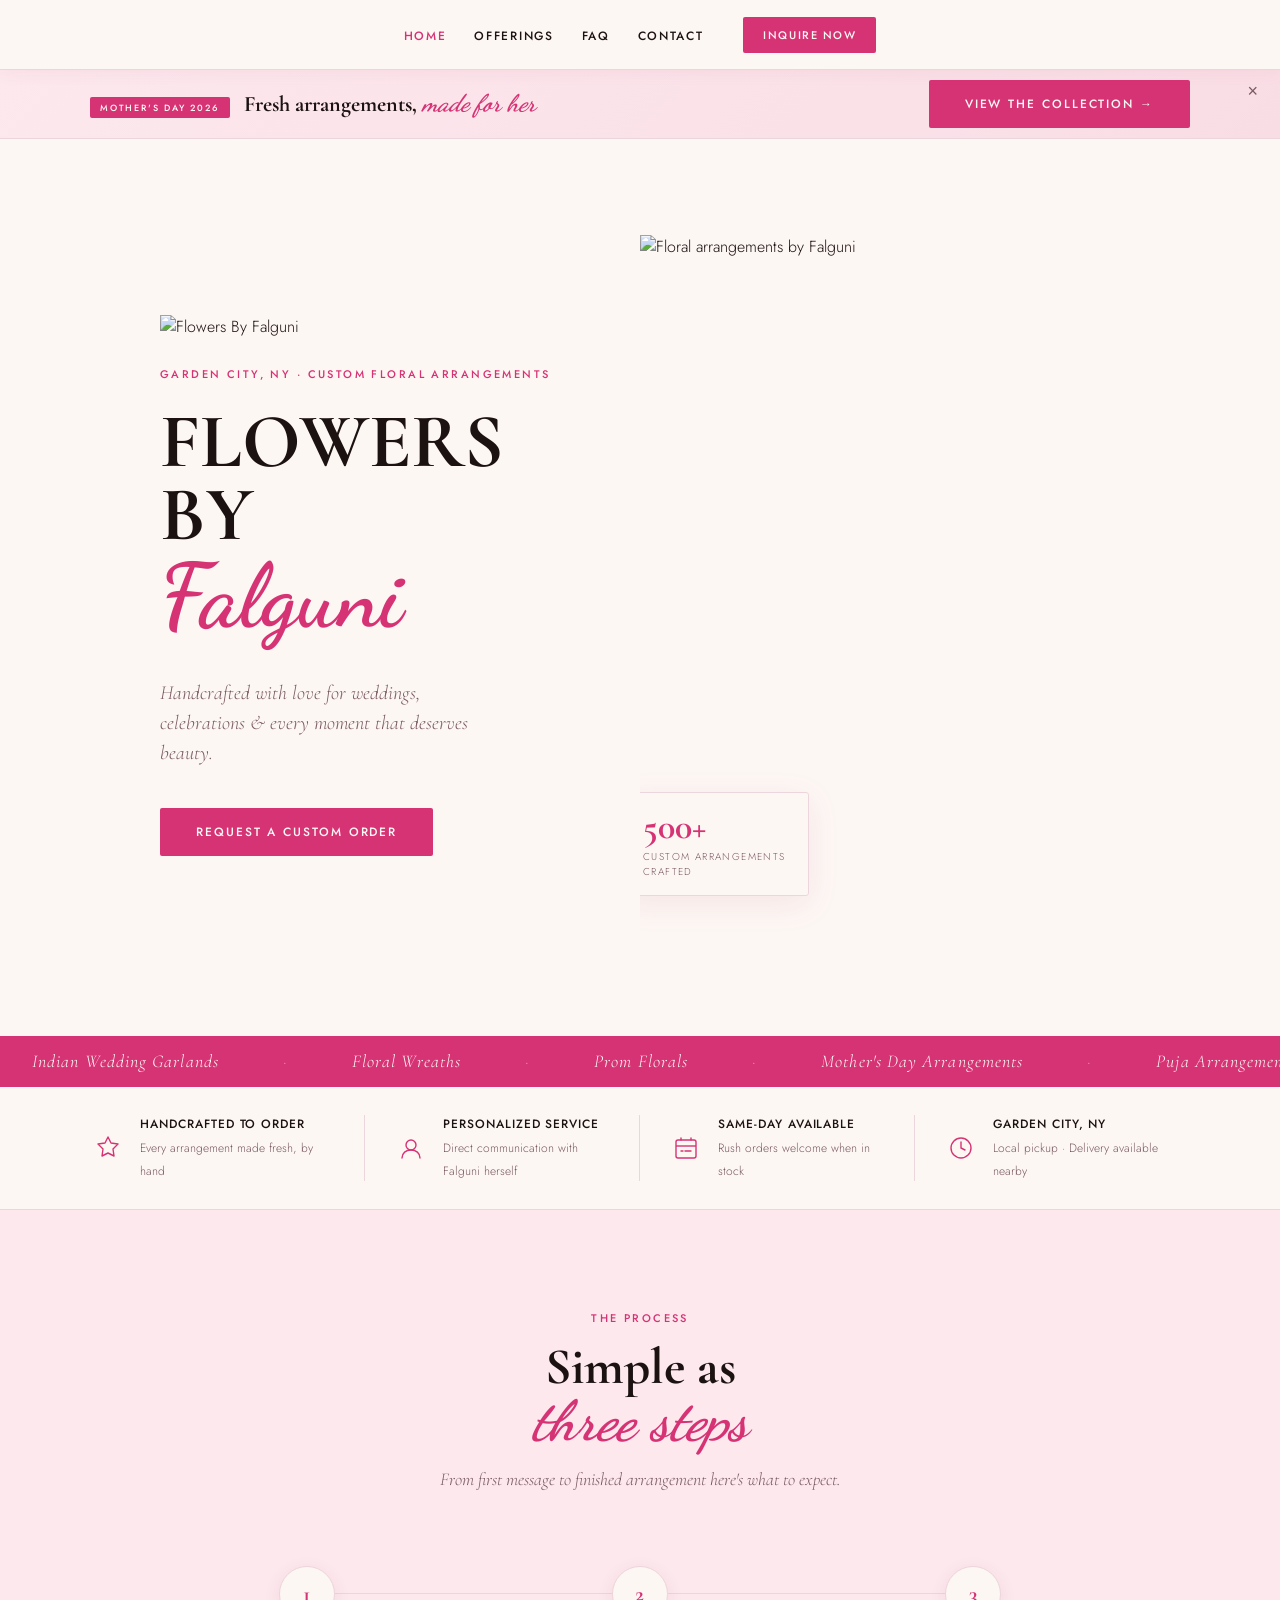
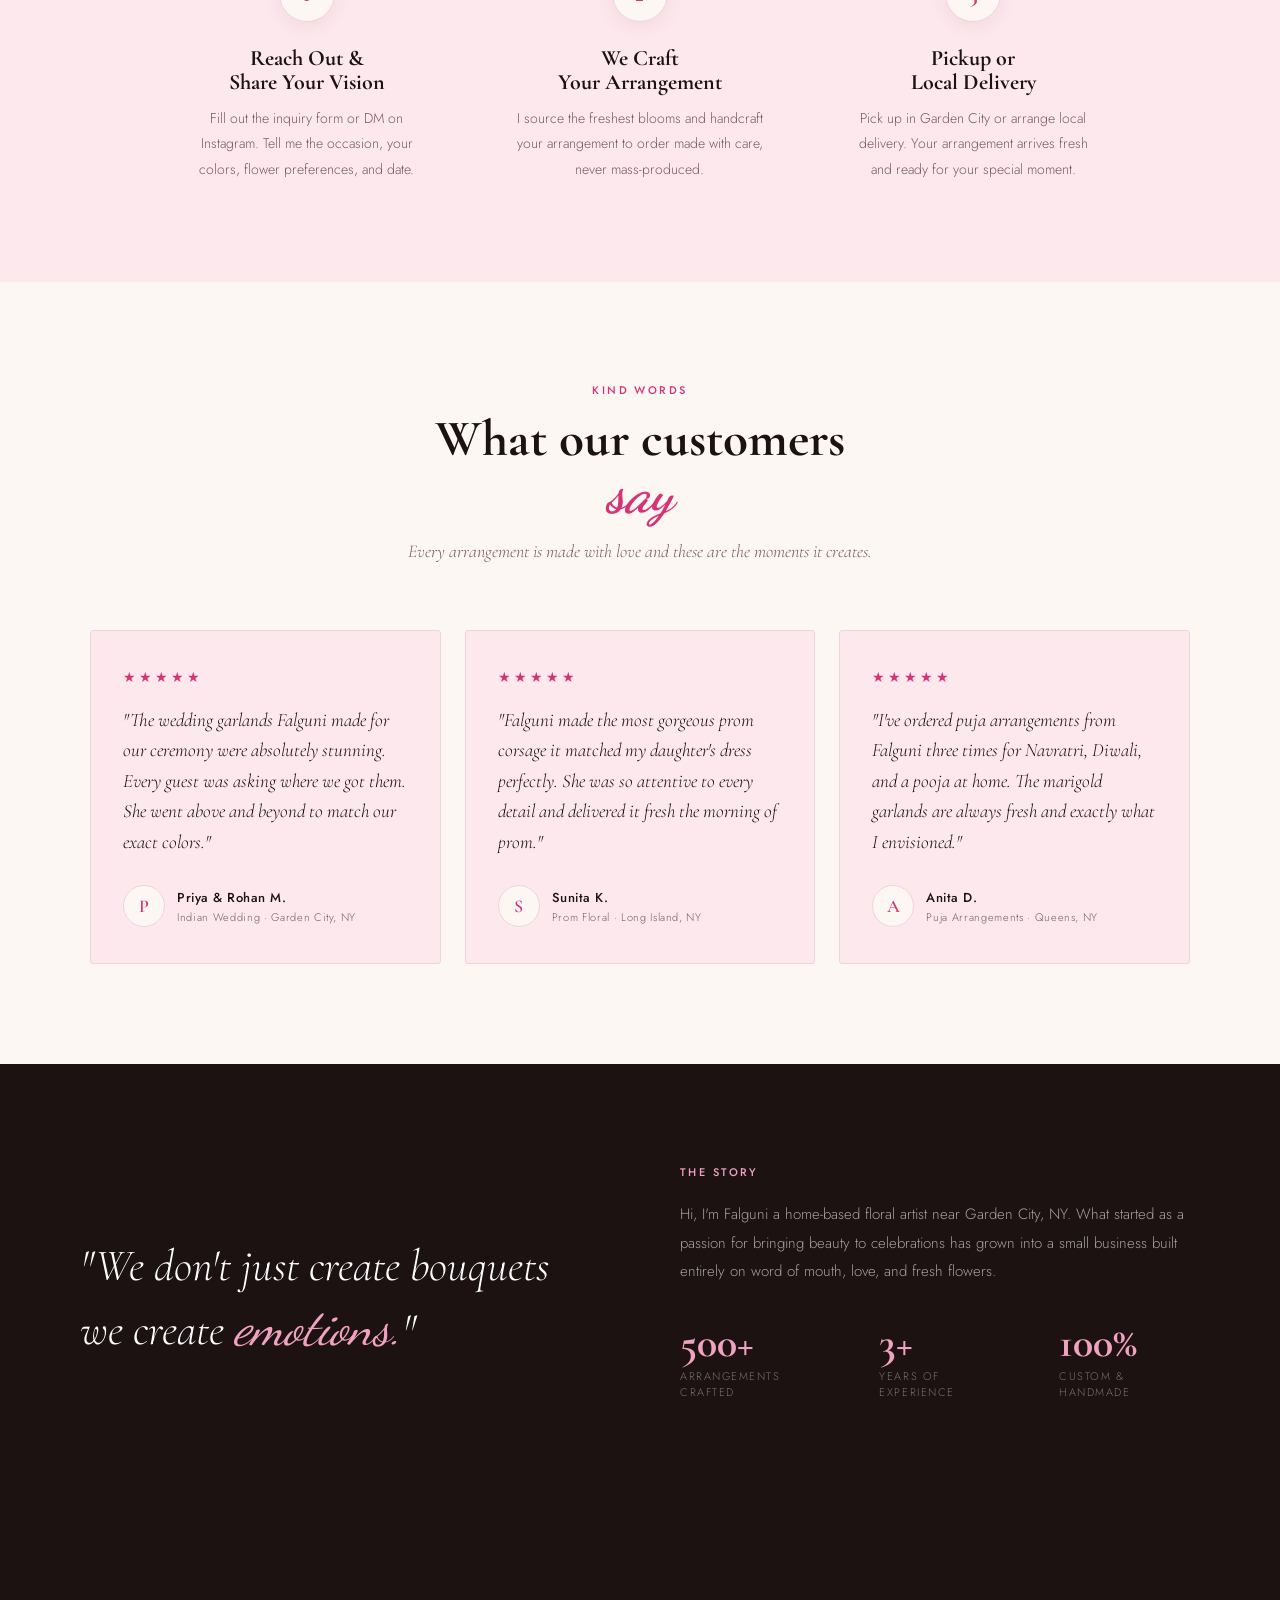
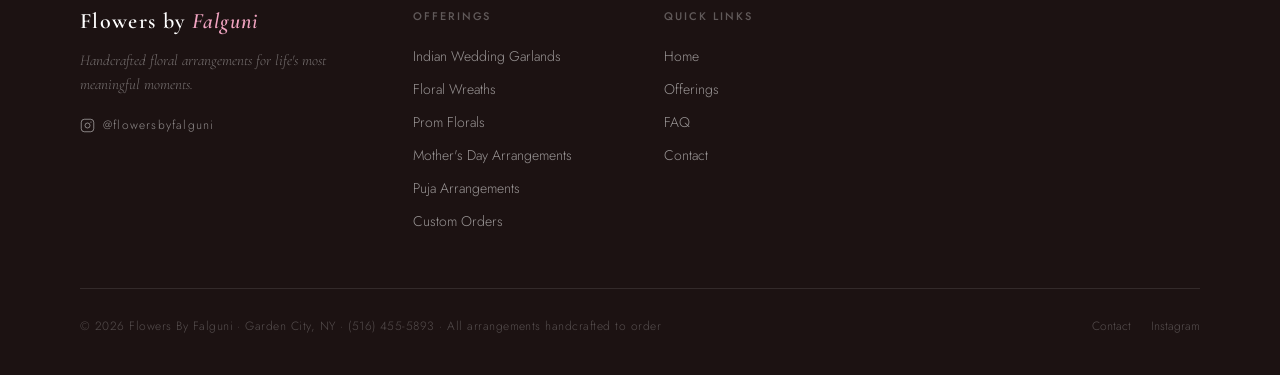
==== commit 85befa2e: "add LocalBusiness schema markup and phone number to footer" ====
--- a/index.html
+++ b/index.html
@@ -127,6 +127,34 @@
   }
 </style>
 <script defer src="/_vercel/insights/script.js"></script>
+<script type="application/ld+json">
+{
+  "@context": "https://schema.org",
+  "@type": "Florist",
+  "name": "Flowers By Falguni",
+  "description": "Affordable, handcrafted custom floral arrangements for weddings, prom, puja, and every occasion. Serving Nassau County, parts of Suffolk County, and Queens.",
+  "url": "https://www.flowersbyfalguni.com",
+  "telephone": "(516) 455-5893",
+  "address": {
+    "@type": "PostalAddress",
+    "addressLocality": "Garden City",
+    "addressRegion": "NY",
+    "postalCode": "11507",
+    "addressCountry": "US"
+  },
+  "areaServed": [
+    { "@type": "County", "name": "Nassau County, NY" },
+    { "@type": "County", "name": "Suffolk County, NY" },
+    { "@type": "Borough", "name": "Queens, NY" }
+  ],
+  "openingHours": "Mo-Sa 10:00-18:00",
+  "sameAs": [
+    "https://www.instagram.com/flowersbyfalguni/",
+    "https://www.facebook.com/profile.php?id=61566382907855"
+  ],
+  "priceRange": "$"
+}
+</script>
 </head>
 <body>
 
@@ -408,7 +436,7 @@
     </div>
   </div>
   <div class="footer-bottom">
-    <div class="footer-copy">© 2026 Flowers By Falguni · Garden City, NY · All arrangements handcrafted to order</div>
+    <div class="footer-copy">© 2026 Flowers By Falguni · Garden City, NY · (516) 455-5893 · All arrangements handcrafted to order</div>
     <div class="footer-policy-links">
       <a href="contact.html">Contact</a>
       <a href="https://instagram.com/flowersbyfalguni" target="_blank" rel="noopener">Instagram</a>
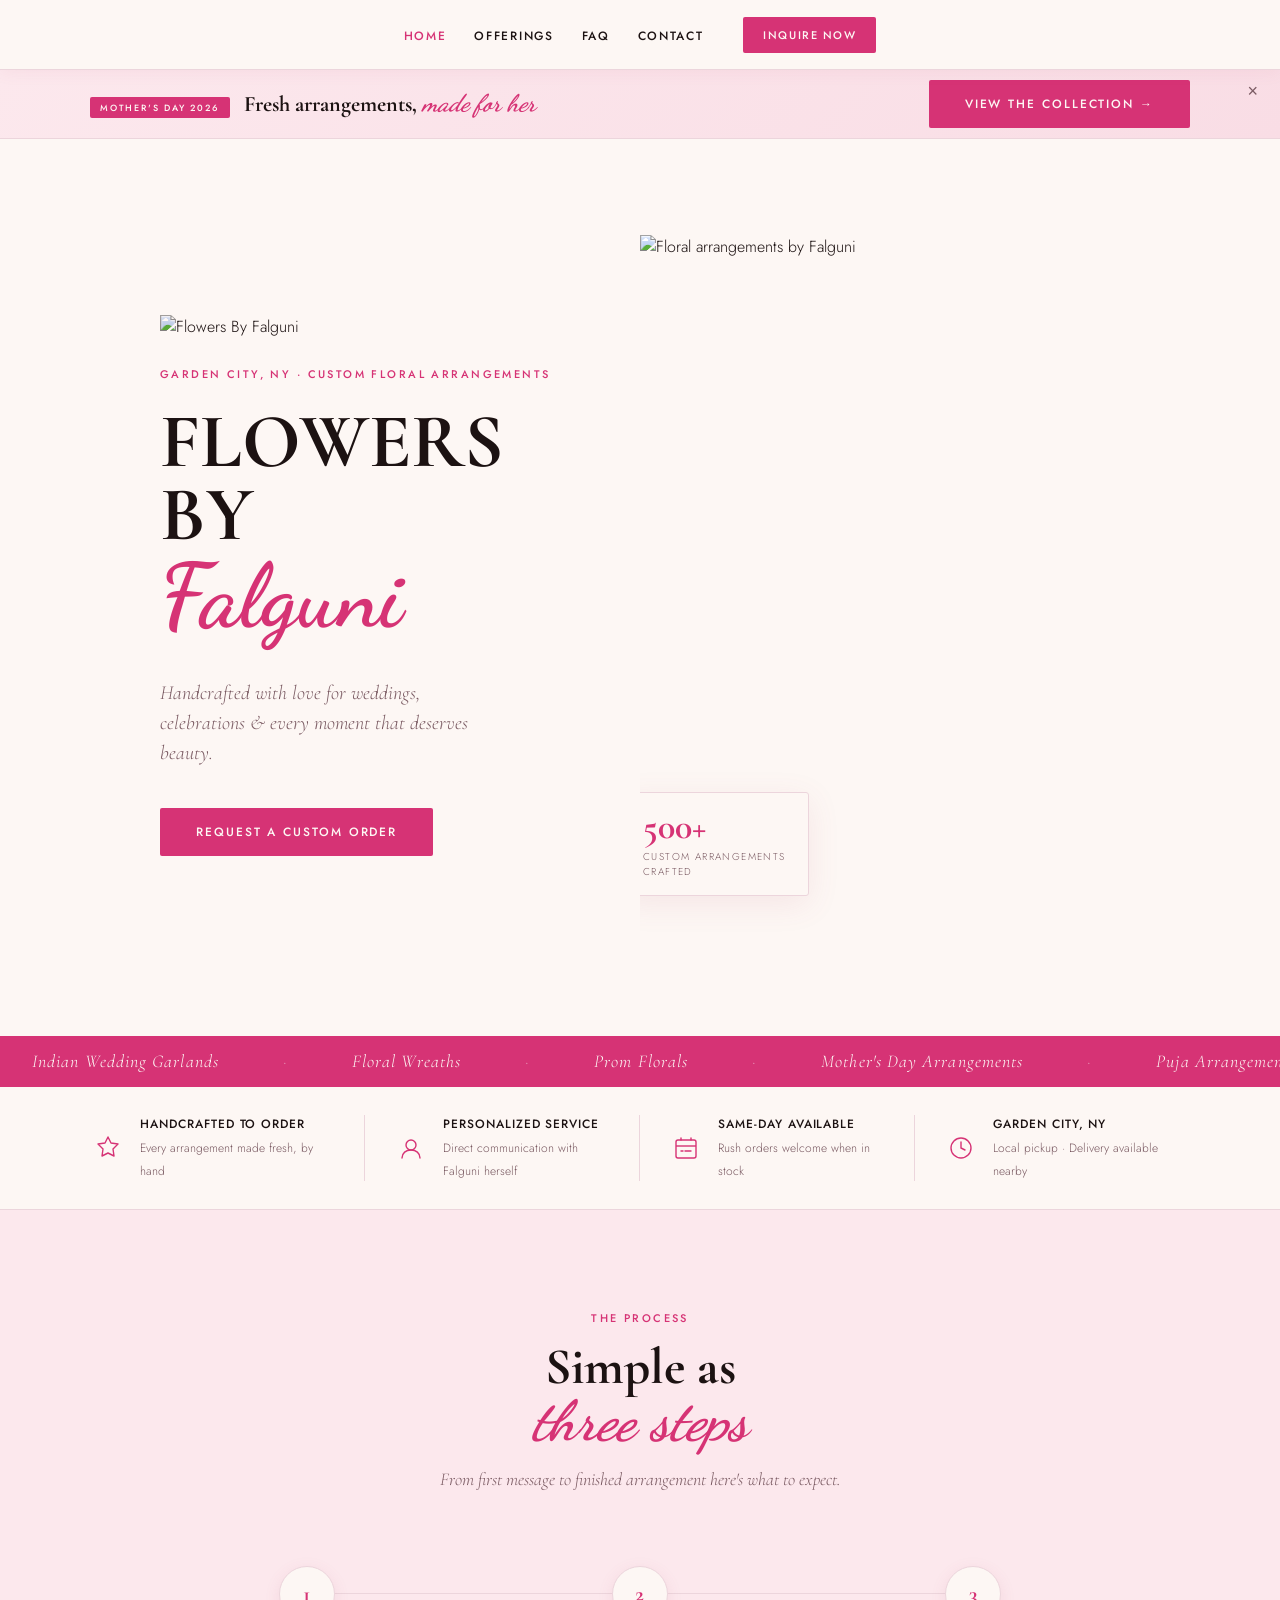
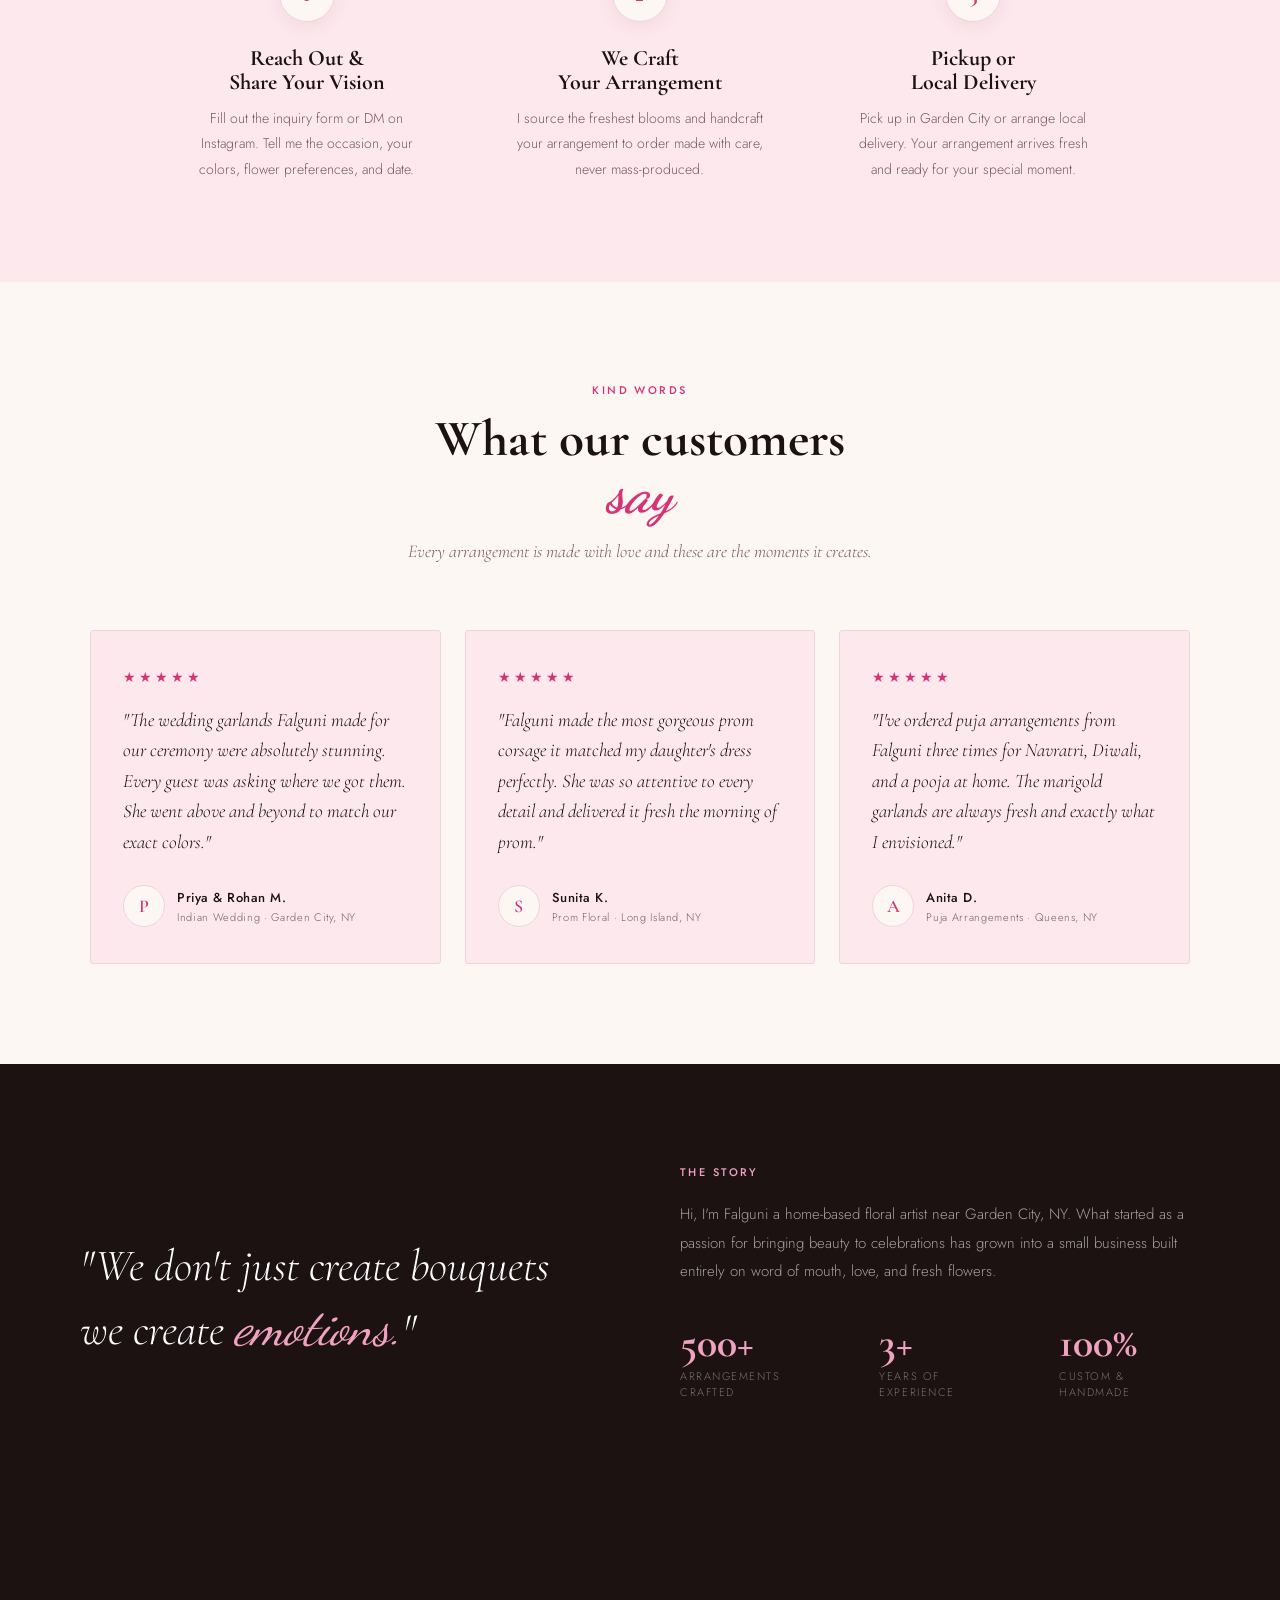
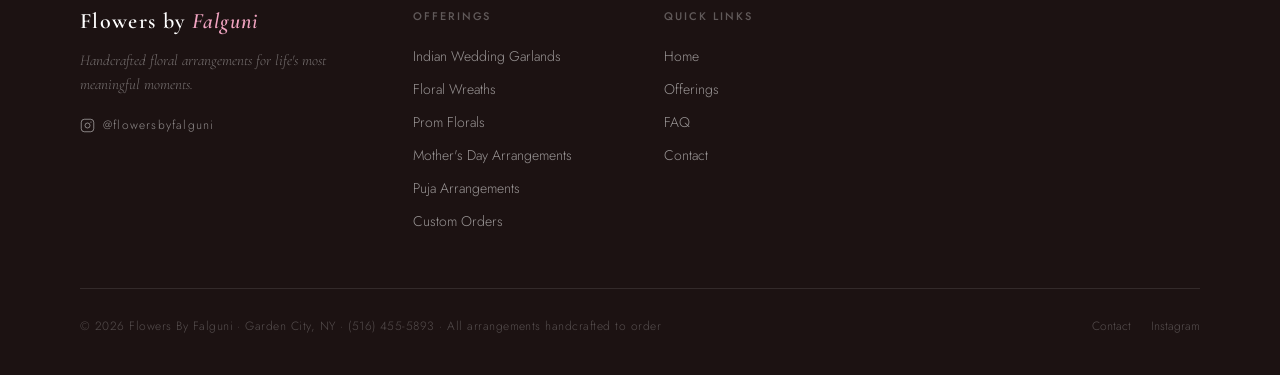
==== commit 4df3b479: "replace hero logo with higher quality image and blend background Co-Authored-By: Claude Sonnet 4.6 <" ====
--- a/index.html
+++ b/index.html
@@ -41,7 +41,7 @@
     color: var(--mid); margin: 28px 0 40px; line-height: 1.5; max-width: 340px;
   }
   .hero-actions { display: flex; align-items: center; gap: 28px; }
-  .hero-logo { width: 320px; height: auto; margin-bottom: 28px; display: block; }
+  .hero-logo { width: 320px; height: auto; margin-bottom: 28px; display: block; mix-blend-mode: multiply; }
   .hero-right { position: relative; background: var(--blush); overflow: hidden; }
   .hero-img {
     width: 100%; height: 100%; min-height: 500px;
@@ -195,7 +195,7 @@
 <!-- HERO -->
 <section id="hero">
   <div class="hero-left">
-    <img src="https://res.cloudinary.com/dvmg7p5ib/image/upload/v1777656203/flowers-website/logo.png" alt="Flowers By Falguni" class="hero-logo reveal">
+    <img src="https://res.cloudinary.com/dvmg7p5ib/image/upload/q_auto/f_auto/v1778364031/Black_and_White_Flower_Outline_Minimalist_Florist_Business_Logo.svg-1_a1udrt.png" alt="Flowers By Falguni" class="hero-logo reveal">
     <div class="hero-eyebrow reveal">Garden City, NY · Custom Floral Arrangements</div>
     <h1 class="hero-title reveal" style="transition-delay:0.1s">
       FLOWERS<br>BY
